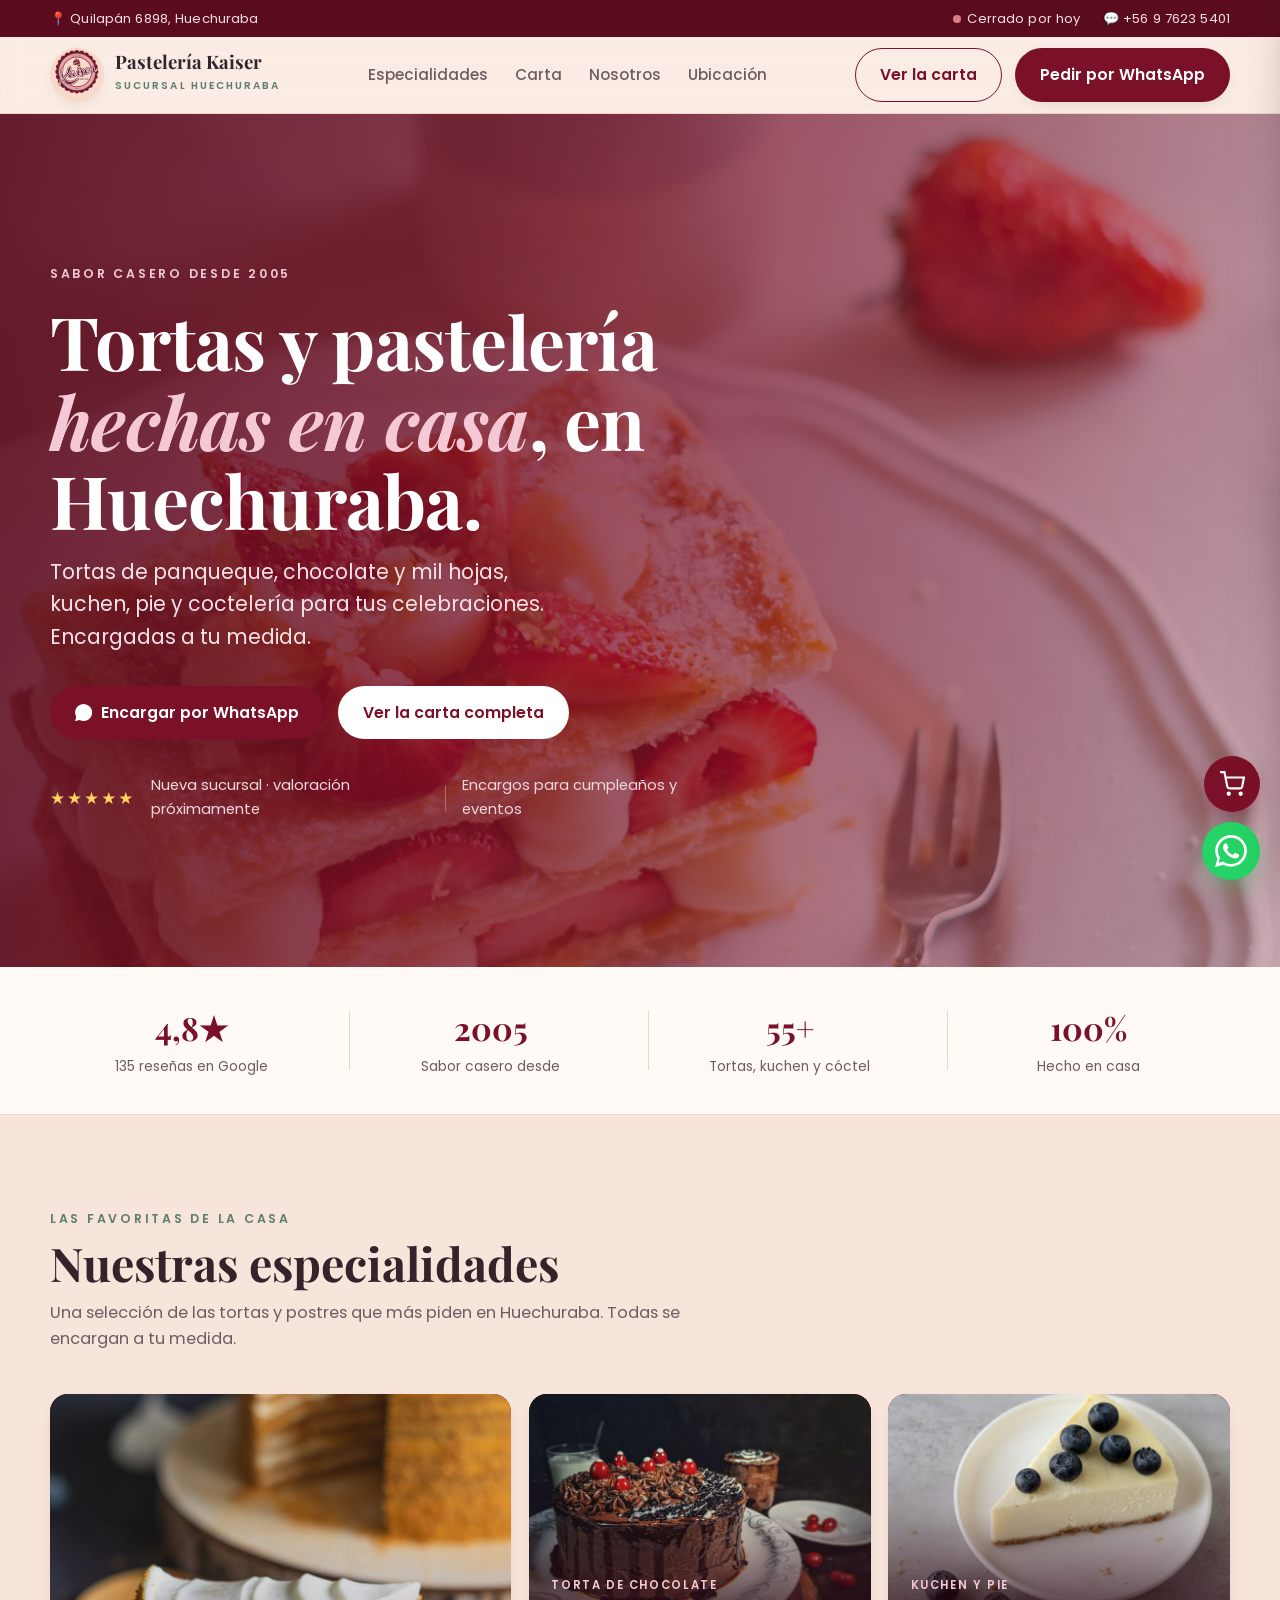
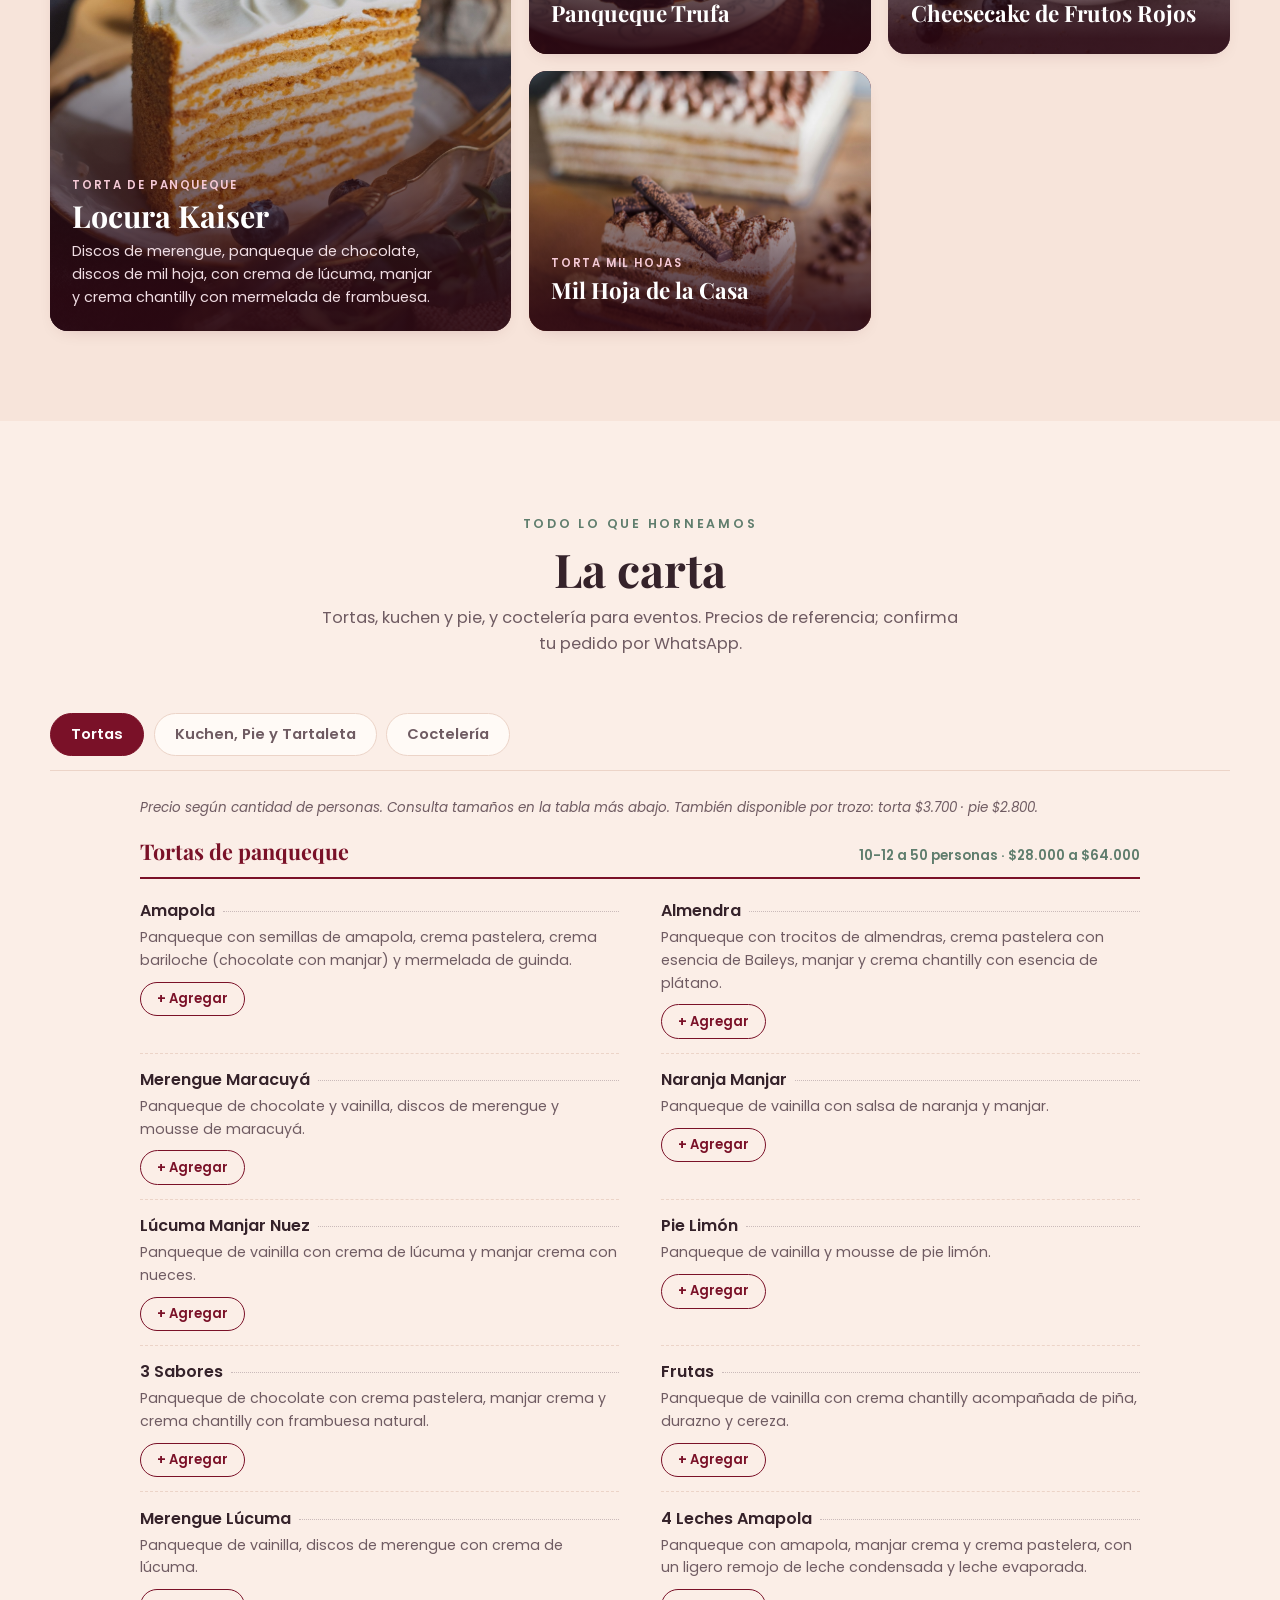
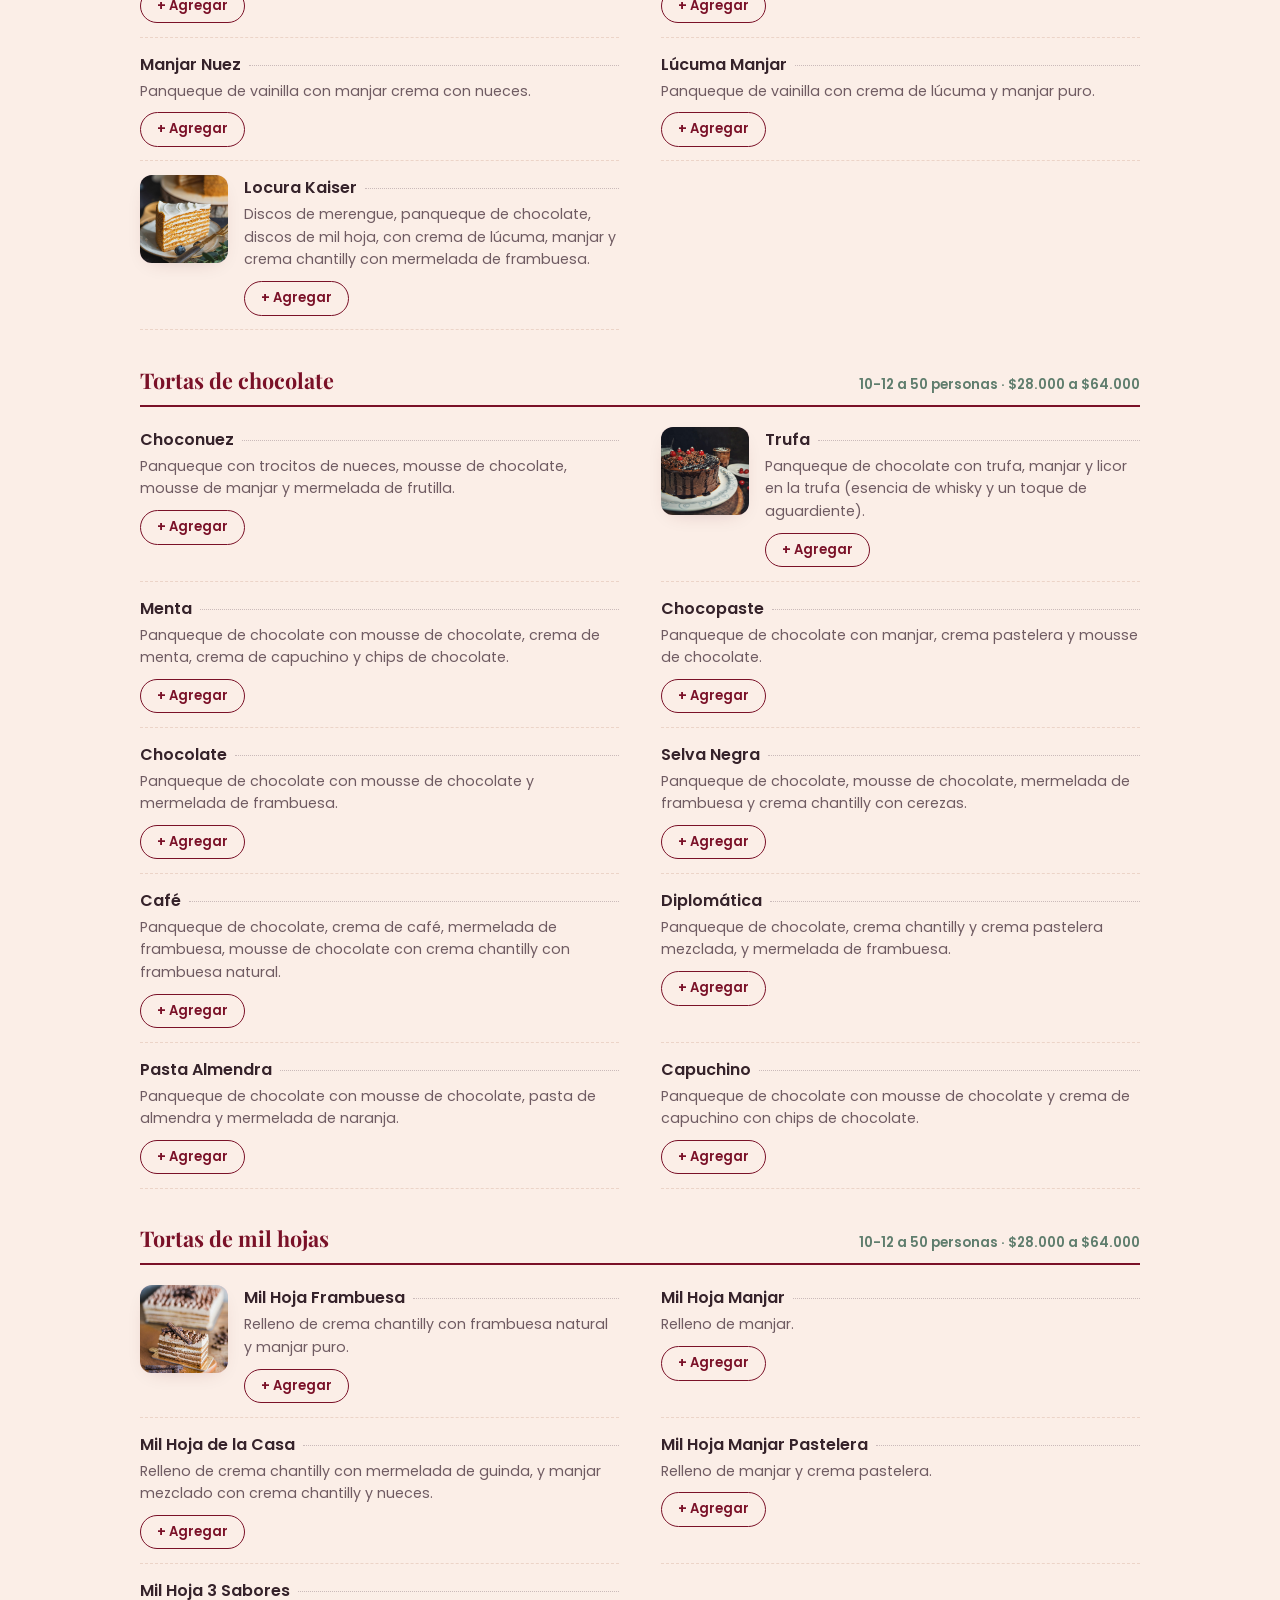
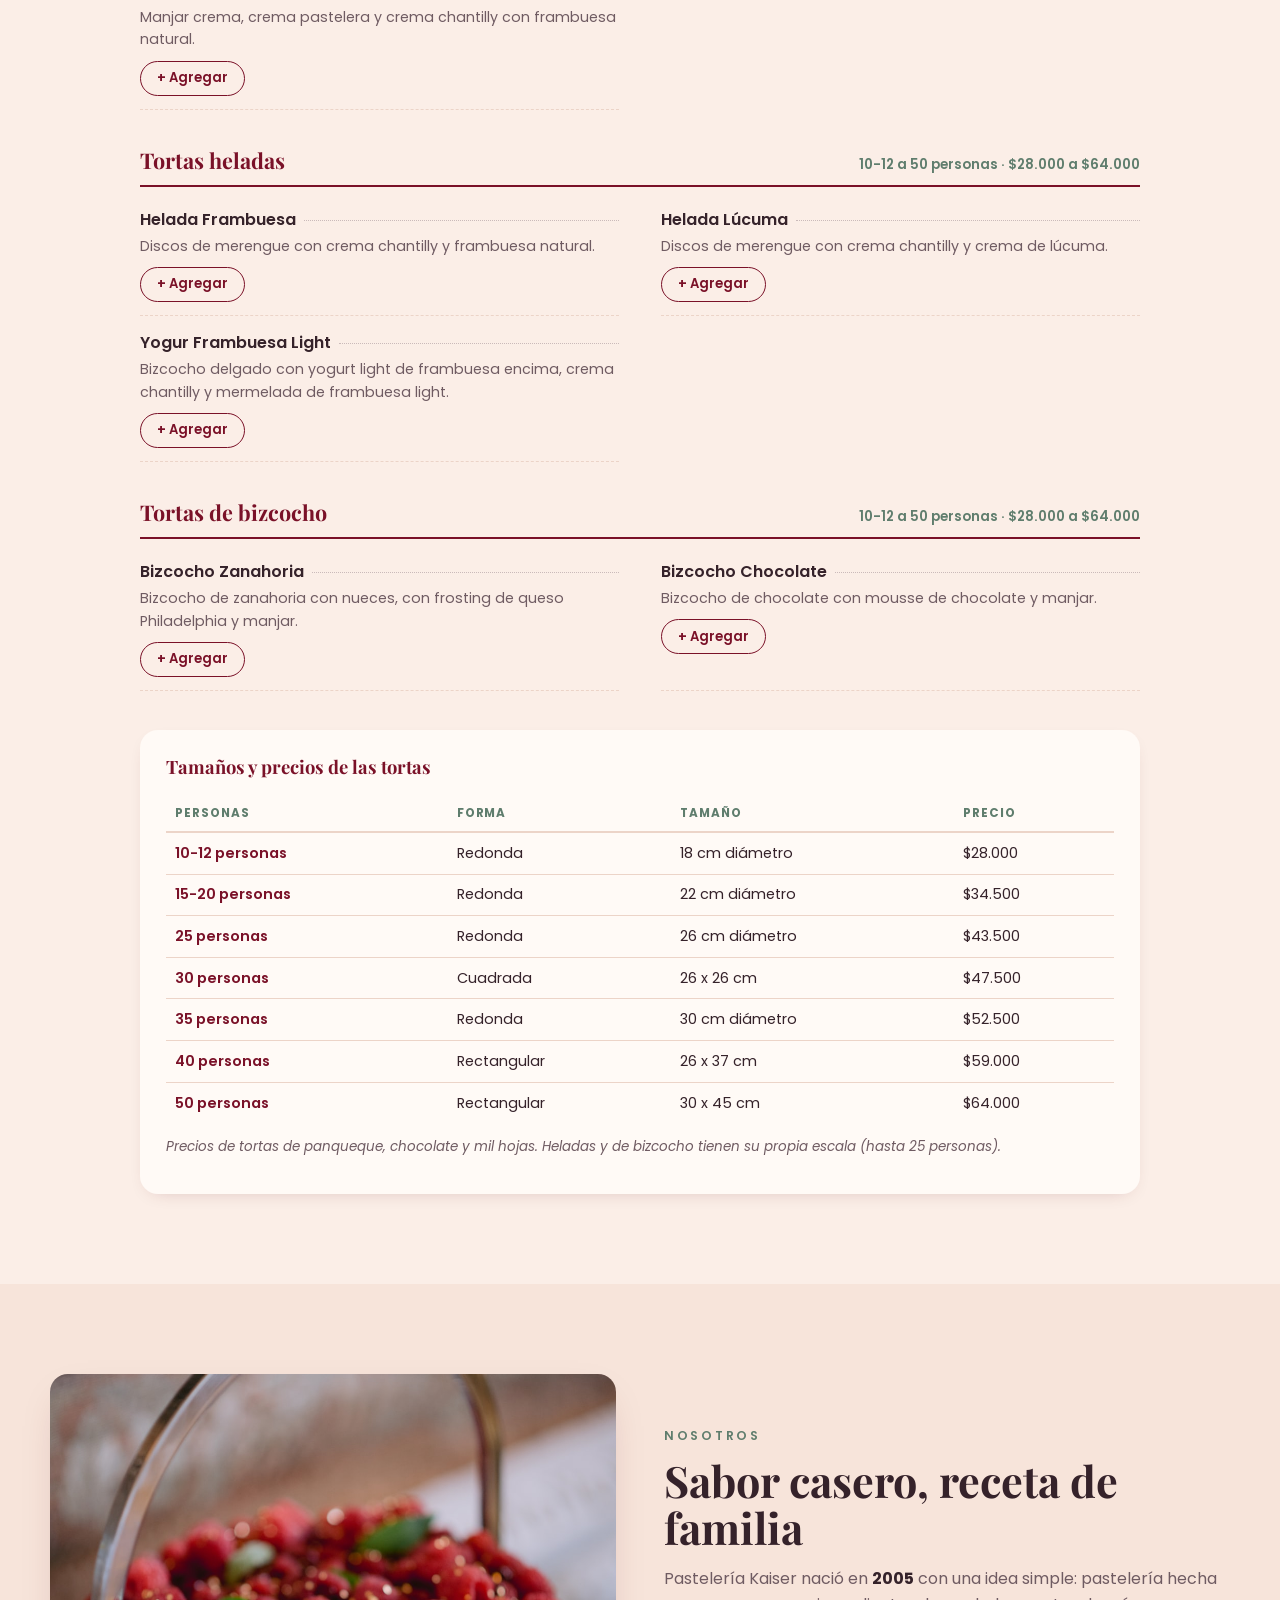
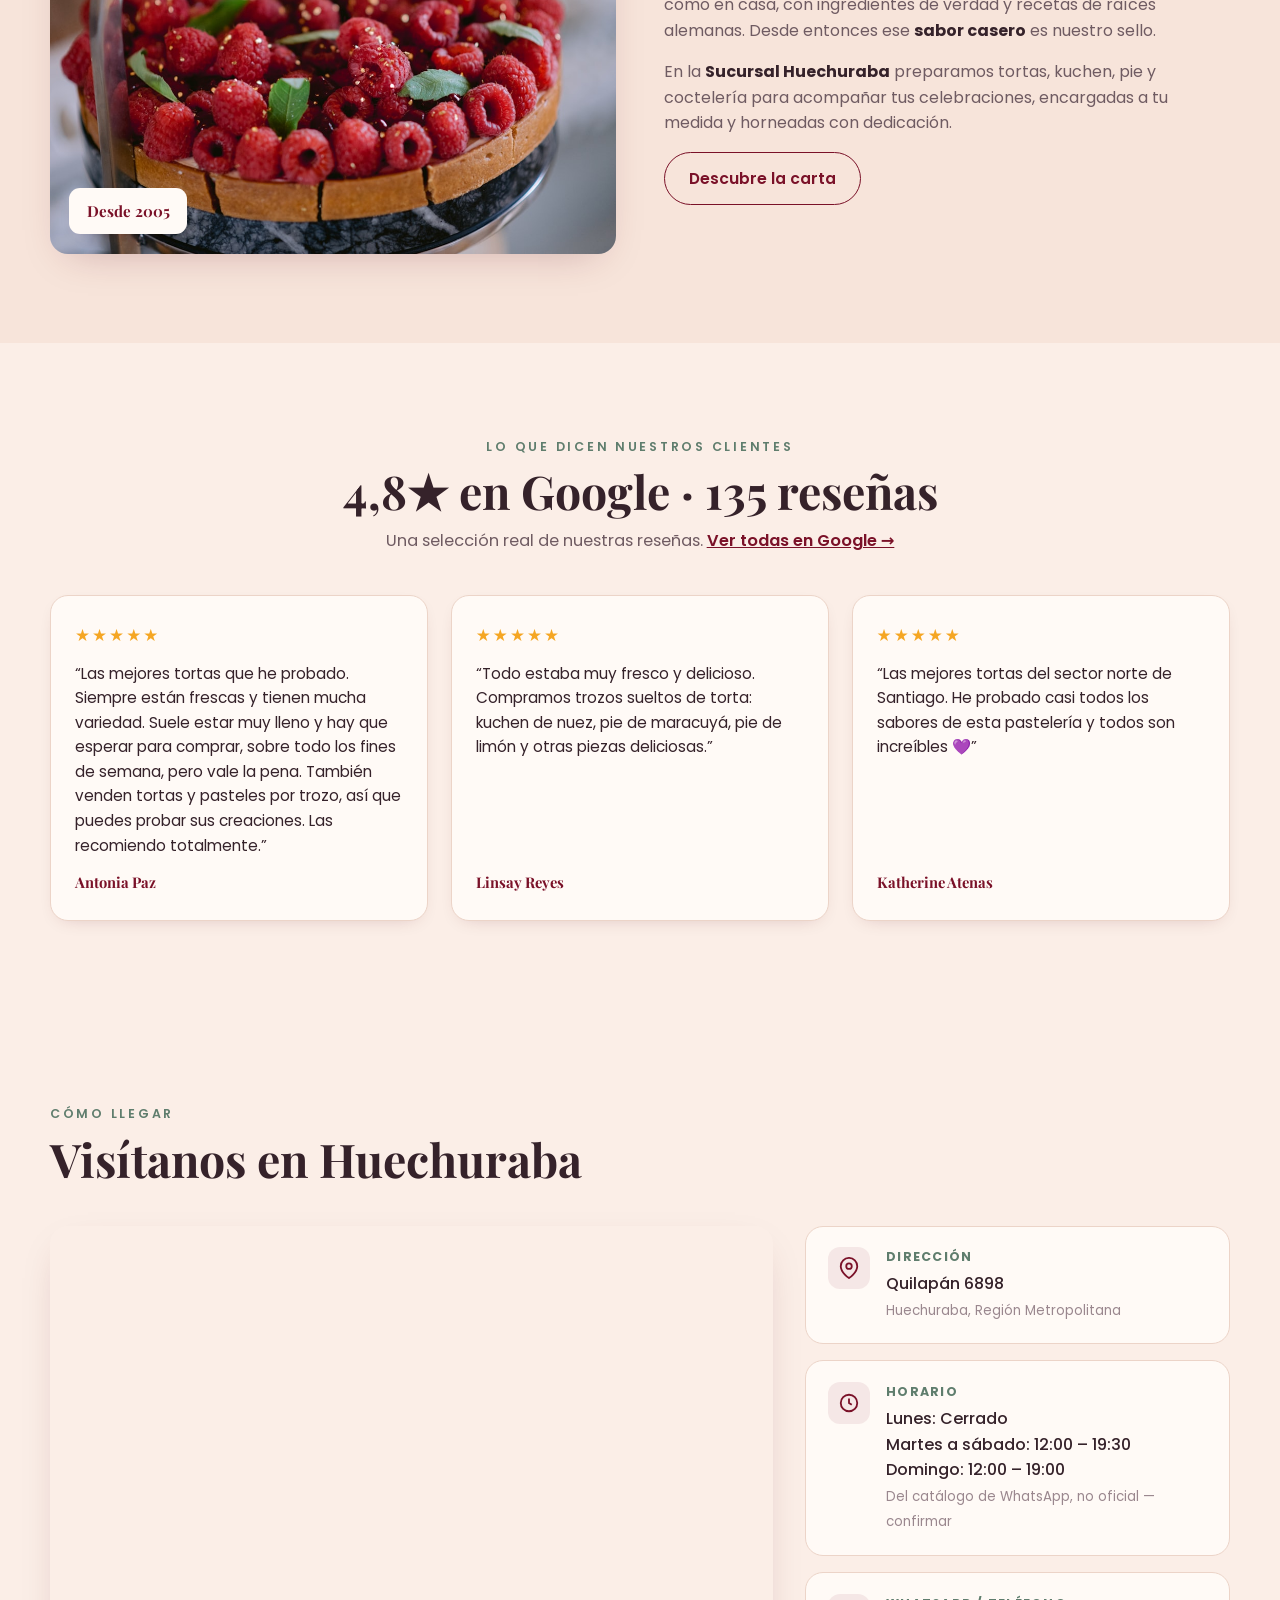
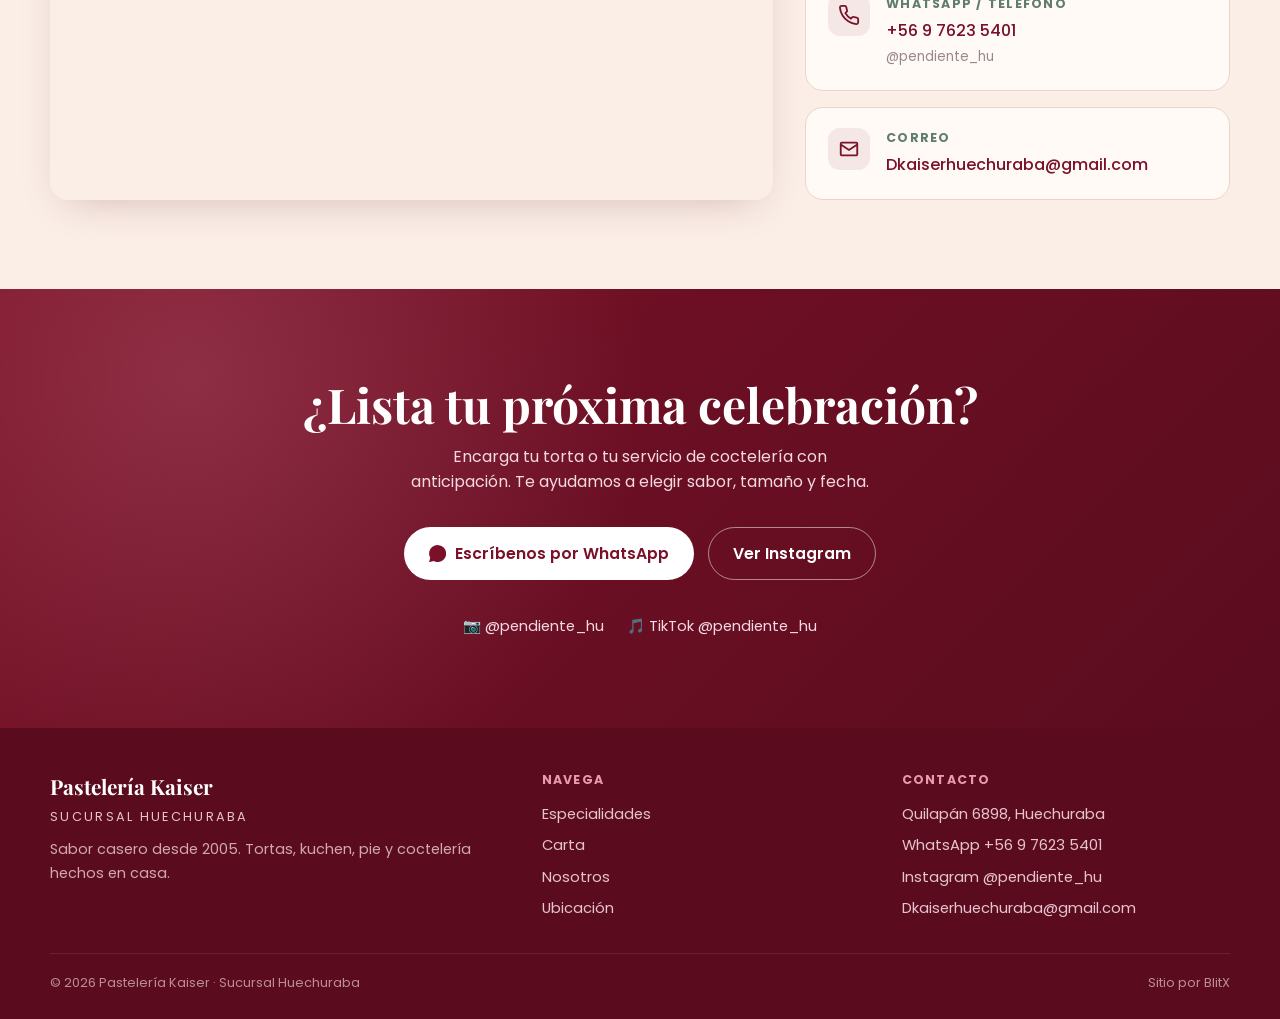
==== hu/index.html @ 13f6227c "Sitio Pasteleria Kaiser - 3 sucursales (Padre Hurtado, Penaflor, Huechuraba) Co-Authored-By: Claude " ====
<!DOCTYPE html>
<html lang="es-CL">
<head>
  <meta charset="UTF-8" />
  <meta name="viewport" content="width=device-width, initial-scale=1.0" />
  <title>Pastelería Kaiser · Huechuraba · Tortas, kuchen y coctelería</title>
  <meta name="description" content="Pastelería Kaiser Sucursal Huechuraba. Sabor casero desde 2005: tortas de panqueque, chocolate y mil hojas, kuchen, pie y coctelería para eventos. Pedidos por WhatsApp." />

  <link rel="preconnect" href="https://fonts.googleapis.com" />
  <link rel="preconnect" href="https://fonts.gstatic.com" crossorigin />
  <link href="https://fonts.googleapis.com/css2?family=Playfair+Display:ital,wght@0,500;0,600;0,700;1,500;1,600&family=Poppins:wght@400;500;600&display=swap" rel="stylesheet" />
  <link rel="stylesheet" href="css/styles.css" />
</head>
<body>

  <!-- ===== Topbar ===== -->
  <div class="topbar">
    <div class="wrap">
      <span class="t-item t-hide">📍 Quilapán 6898, Huechuraba</span>
      <div class="t-right">
        <span class="t-item" id="openState"><span class="dot"></span> <span id="openText">Horario</span></span>
        <a class="t-item" id="topWa" href="#" target="_blank" rel="noopener">💬 +56 9 7623 5401</a>
      </div>
    </div>
  </div>

  <!-- ===== Header ===== -->
  <header class="header" id="header">
    <div class="wrap">
      <a class="brand" href="#top" aria-label="Pastelería Kaiser Huechuraba">
        <img class="sello" src="assets/img/logo.png" alt="Logo Pastelería Kaiser" />
        <span class="b-txt">
          <strong>Pastelería Kaiser</strong>
          <span>Sucursal Huechuraba</span>
        </span>
      </a>
      <nav class="nav" id="nav">
        <a href="#especialidades">Especialidades</a>
        <a href="#carta">Carta</a>
        <a href="#nosotros">Nosotros</a>
        <a href="#ubicacion">Ubicación</a>
      </nav>
      <div class="header-cta">
        <a class="btn btn-ghost" href="#carta">Ver la carta</a>
        <a class="btn btn-primary" id="headWa" href="#" target="_blank" rel="noopener">Pedir por WhatsApp</a>
        <button class="hamb" id="hamb" aria-label="Menú"><span></span><span></span><span></span></button>
      </div>
    </div>
  </header>

  <!-- ===== Hero ===== -->
  <section class="hero" id="top">
    <div class="hero-bg"><img src="assets/img/hero.jpg" alt="Torta artesanal de la Pastelería Kaiser" /></div>
    <div class="wrap">
      <div class="hero-inner reveal">
        <span class="eyebrow">Sabor casero desde 2005</span>
        <h1>Tortas y pastelería <em>hechas en casa</em>, en Huechuraba.</h1>
        <p class="lead">Tortas de panqueque, chocolate y mil hojas, kuchen, pie y coctelería para tus celebraciones. Encargadas a tu medida.</p>
        <div class="hero-actions">
          <a class="btn btn-primary" id="heroWa" href="#" target="_blank" rel="noopener">
            <svg viewBox="0 0 24 24" fill="currentColor"><path d="M.057 24l1.687-6.163a11.867 11.867 0 01-1.587-5.945C.16 5.335 5.495 0 12.05 0a11.82 11.82 0 018.413 3.488 11.824 11.824 0 013.48 8.414c-.003 6.557-5.338 11.892-11.893 11.892a11.9 11.9 0 01-5.688-1.448L.057 24z"/></svg>
            Encargar por WhatsApp
          </a>
          <a class="btn btn-light" href="#carta">Ver la carta completa</a>
        </div>
        <div class="hero-proof">
          <span class="stars">★★★★★</span>
          <span>Nueva sucursal · valoración próximamente</span>
          <span class="sep"></span>
          <span>Encargos para cumpleaños y eventos</span>
        </div>
      </div>
    </div>
  </section>

  <!-- ===== Confianza ===== -->
  <div class="trust">
    <div class="wrap" id="stats"></div>
  </div>

  <!-- ===== Especialidades ===== -->
  <section id="especialidades">
    <div class="wrap">
      <div class="sec-head reveal">
        <span class="eyebrow">Las favoritas de la casa</span>
        <h2>Nuestras especialidades</h2>
        <p>Una selección de las tortas y postres que más piden en Huechuraba. Todas se encargan a tu medida.</p>
      </div>
      <div class="esp-grid reveal" id="espGrid"></div>
    </div>
  </section>

  <!-- ===== Carta ===== -->
  <section id="carta" class="alt">
    <div class="wrap">
      <div class="sec-head center reveal">
        <span class="eyebrow">Todo lo que horneamos</span>
        <h2>La carta</h2>
        <p>Tortas, kuchen y pie, y coctelería para eventos. Precios de referencia; confirma tu pedido por WhatsApp.</p>
      </div>
      <div class="carta-tabs" id="cartaTabs"></div>
      <div id="cartaPanels"></div>
    </div>
  </section>

  <!-- ===== Nosotros ===== -->
  <section id="nosotros">
    <div class="wrap">
      <div class="nos">
        <div class="nos-media reveal">
          <img src="assets/img/nosotros.jpg" alt="Pastelería artesanal hecha en casa" />
          <span class="badge">Desde 2005</span>
        </div>
        <div class="nos-body reveal">
          <span class="eyebrow">Nosotros</span>
          <h2>Sabor casero, receta de familia</h2>
          <p>Pastelería Kaiser nació en <strong>2005</strong> con una idea simple: pastelería hecha como en casa, con ingredientes de verdad y recetas de raíces alemanas. Desde entonces ese <strong>sabor casero</strong> es nuestro sello.</p>
          <p>En la <strong>Sucursal Huechuraba</strong> preparamos tortas, kuchen, pie y coctelería para acompañar tus celebraciones, encargadas a tu medida y horneadas con dedicación.</p>
          <a class="btn btn-ghost" href="#carta">Descubre la carta</a>
        </div>
      </div>
    </div>
  </section>

  <!-- ===== Reseñas ===== -->
  <section id="resenas" class="alt">
    <div class="wrap">
      <div class="sec-head center reveal">
        <span class="eyebrow">Lo que dicen nuestros clientes</span>
        <h2>4,8★ en Google · 135 reseñas</h2>
        <p>Una selección real de nuestras reseñas. <a id="resenasLink" href="#" target="_blank" rel="noopener">Ver todas en Google →</a></p>
      </div>
      <div class="rev-grid reveal" id="resenasGrid"></div>
    </div>
  </section>

  <!-- ===== Ubicación ===== -->
  <section id="ubicacion" class="alt">
    <div class="wrap">
      <div class="sec-head reveal">
        <span class="eyebrow">Cómo llegar</span>
        <h2>Visítanos en Huechuraba</h2>
      </div>
      <div class="ubi reveal">
        <iframe class="ubi-map" title="Mapa Pastelería Kaiser Huechuraba" loading="lazy"
          src="https://www.google.com/maps?q=Quilap%C3%A1n+6898+Huechuraba&output=embed"></iframe>
        <div class="ubi-cards">
          <div class="ubi-card">
            <span class="ic"><svg viewBox="0 0 24 24" fill="none" stroke="currentColor" stroke-width="2"><path d="M21 10c0 7-9 13-9 13s-9-6-9-13a9 9 0 1118 0z"/><circle cx="12" cy="10" r="3"/></svg></span>
            <div><h4>Dirección</h4><p>Quilapán 6898</p><small>Huechuraba, Región Metropolitana</small></div>
          </div>
          <div class="ubi-card">
            <span class="ic"><svg viewBox="0 0 24 24" fill="none" stroke="currentColor" stroke-width="2"><circle cx="12" cy="12" r="9"/><path d="M12 7v5l3 2"/></svg></span>
            <div><h4>Horario</h4><p id="ubiHorario"></p><small>Del catálogo de WhatsApp, no oficial — confirmar</small></div>
          </div>
          <div class="ubi-card">
            <span class="ic"><svg viewBox="0 0 24 24" fill="none" stroke="currentColor" stroke-width="2"><path d="M22 16.92v3a2 2 0 01-2.18 2 19.79 19.79 0 01-8.63-3.07 19.5 19.5 0 01-6-6 19.79 19.79 0 01-3.07-8.67A2 2 0 014.11 2h3a2 2 0 012 1.72c.13.96.36 1.9.7 2.81a2 2 0 01-.45 2.11L8.09 9.91a16 16 0 006 6l1.27-1.27a2 2 0 012.11-.45c.9.34 1.85.57 2.81.7A2 2 0 0122 16.92z"/></svg></span>
            <div><h4>WhatsApp / Teléfono</h4><p><a id="ubiWa" href="#" target="_blank" rel="noopener">+56 9 7623 5401</a></p><small>@pendiente_hu</small></div>
          </div>
          <div class="ubi-card">
            <span class="ic"><svg viewBox="0 0 24 24" fill="none" stroke="currentColor" stroke-width="2"><path d="M4 4h16v16H4z" opacity="0"/><path d="M3 7l9 6 9-6M4 5h16a1 1 0 011 1v12a1 1 0 01-1 1H4a1 1 0 01-1-1V6a1 1 0 011-1z"/></svg></span>
            <div><h4>Correo</h4><p><a href="mailto:Dkaiserhuechuraba@gmail.com">Dkaiserhuechuraba@gmail.com</a></p></div>
          </div>
        </div>
      </div>
    </div>
  </section>

  <!-- ===== Pedido ===== -->
  <section class="pedido" id="pedido">
    <div class="wrap reveal">
      <h2>¿Lista tu próxima celebración?</h2>
      <p>Encarga tu torta o tu servicio de coctelería con anticipación. Te ayudamos a elegir sabor, tamaño y fecha.</p>
      <div class="pedido-actions">
        <a class="btn btn-light" id="pedidoWa" href="#" target="_blank" rel="noopener">
          <svg viewBox="0 0 24 24" fill="currentColor"><path d="M.057 24l1.687-6.163a11.867 11.867 0 01-1.587-5.945C.16 5.335 5.495 0 12.05 0a11.82 11.82 0 018.413 3.488 11.824 11.824 0 013.48 8.414c-.003 6.557-5.338 11.892-11.893 11.892a11.9 11.9 0 01-5.688-1.448L.057 24z"/></svg>
          Escríbenos por WhatsApp
        </a>
        <a class="btn btn-ghost" style="color:#fff;border-color:rgba(255,255,255,.5)" id="igBtn" href="#" target="_blank" rel="noopener">Ver Instagram</a>
      </div>
      <div class="social">
        <a id="igLink" href="#" target="_blank" rel="noopener">📷 @pendiente_hu</a>
        <a id="ttLink" href="#" target="_blank" rel="noopener">🎵 TikTok @pendiente_hu</a>
      </div>
    </div>
  </section>

  <!-- ===== Footer ===== -->
  <footer class="footer">
    <div class="wrap">
      <div class="f-brand">
        <strong>Pastelería Kaiser</strong>
        <span>Sucursal Huechuraba</span>
        <p>Sabor casero desde 2005. Tortas, kuchen, pie y coctelería hechos en casa.</p>
      </div>
      <div>
        <h5>Navega</h5>
        <ul>
          <li><a href="#especialidades">Especialidades</a></li>
          <li><a href="#carta">Carta</a></li>
          <li><a href="#nosotros">Nosotros</a></li>
          <li><a href="#ubicacion">Ubicación</a></li>
        </ul>
      </div>
      <div>
        <h5>Contacto</h5>
        <ul>
          <li>Quilapán 6898, Huechuraba</li>
          <li><a id="footWa" href="#" target="_blank" rel="noopener">WhatsApp +56 9 7623 5401</a></li>
          <li><a id="footIg" href="#" target="_blank" rel="noopener">Instagram @pendiente_hu</a></li>
          <li><a href="mailto:Dkaiserhuechuraba@gmail.com">Dkaiserhuechuraba@gmail.com</a></li>
        </ul>
      </div>
    </div>
    <div class="wrap f-bottom">
      <span>© <span id="year"></span> Pastelería Kaiser · Sucursal Huechuraba</span>
      <span>Sitio por BlitX</span>
    </div>
  </footer>

  <!-- ===== Carrito / Pedido ===== -->
  <button class="cart-fab" id="cartFab" aria-label="Ver mi pedido">
    <svg viewBox="0 0 24 24" fill="none" stroke="currentColor" stroke-width="2"><circle cx="9" cy="21" r="1"/><circle cx="20" cy="21" r="1"/><path d="M1 1h4l2.68 13.39a2 2 0 002 1.61h9.72a2 2 0 002-1.61L23 6H6"/></svg>
    <span class="cart-count" id="cartCount">0</span>
  </button>
  <div class="cart-overlay" id="cartOverlay"></div>
  <aside class="cart-drawer" id="cartDrawer" aria-label="Tu pedido">
    <header class="cart-head">
      <h3>Tu pedido</h3>
      <button class="cart-close" id="cartClose" aria-label="Cerrar">×</button>
    </header>
    <div class="cart-body" id="cartBody"></div>
    <footer class="cart-foot">
      <div class="cart-total-row"><span>Total referencial</span><strong id="cartTotal">$0</strong></div>
      <p class="cart-disclaimer">Total referencial. Confirmamos disponibilidad, tamaños y precio final por WhatsApp.</p>
      <button class="btn btn-primary cart-send" id="cartSend">
        <svg viewBox="0 0 24 24" fill="currentColor"><path d="M.057 24l1.687-6.163a11.867 11.867 0 01-1.587-5.945C.16 5.335 5.495 0 12.05 0a11.82 11.82 0 018.413 3.488 11.824 11.824 0 013.48 8.414c-.003 6.557-5.338 11.892-11.893 11.892a11.9 11.9 0 01-5.688-1.448L.057 24z"/></svg>
        Pedir por WhatsApp
      </button>
      <button class="cart-clear" id="cartClear">Vaciar pedido</button>
    </footer>
  </aside>

  <!-- ===== WhatsApp flotante ===== -->
  <a class="wa-float" id="waFloat" href="#" target="_blank" rel="noopener" aria-label="Escríbenos por WhatsApp">
    <svg viewBox="0 0 24 24"><path d="M.057 24l1.687-6.163a11.867 11.867 0 01-1.587-5.945C.16 5.335 5.495 0 12.05 0a11.82 11.82 0 018.413 3.488 11.824 11.824 0 013.48 8.414c-.003 6.557-5.338 11.892-11.893 11.892a11.9 11.9 0 01-5.688-1.448L.057 24zm6.597-3.807c1.676.995 3.276 1.591 5.392 1.592 5.448 0 9.886-4.434 9.889-9.885.002-5.462-4.415-9.89-9.881-9.892-5.452 0-9.887 4.434-9.889 9.884a9.82 9.82 0 001.588 5.348l-.999 3.648 3.911-1.003zm11.387-5.464c-.074-.124-.272-.198-.57-.347-.297-.149-1.758-.868-2.031-.967-.272-.099-.47-.149-.669.149-.198.297-.768.967-.941 1.165-.173.198-.347.223-.644.074-.297-.149-1.255-.462-2.39-1.475-.883-.788-1.48-1.761-1.653-2.059-.173-.297-.018-.458.13-.606.134-.133.297-.347.446-.521.151-.172.2-.296.3-.495.099-.198.05-.372-.025-.521-.075-.148-.669-1.611-.916-2.206-.242-.579-.487-.501-.669-.51l-.57-.01c-.198 0-.52.074-.792.372s-1.04 1.016-1.04 2.479 1.065 2.876 1.213 3.074c.149.198 2.095 3.2 5.076 4.487.709.306 1.263.489 1.694.626.712.226 1.36.194 1.872.118.571-.085 1.758-.719 2.006-1.413.248-.695.248-1.29.173-1.414z"/></svg>
  </a>

  <script src="data/content.js"></script>
  <script src="js/main.js"></script>
</body>
</html>
---- hu/css/styles.css ----
/* =============================================================
   Pastelería Kaiser · Huechuraba · sistema de diseño
   Paleta derivada de la marca real: burdeo vino (acento único),
   rosa pastel (fondo), verde salvia (detalle), serif + sans.
   ============================================================= */

:root {
  /* Marca */
  --vino: #7a1128;         /* acento funcional: botones, links, activos */
  --vino-600: #8f1a33;
  --vino-900: #5a0c1e;
  --rosa: #e89aae;         /* decorativo: bandas suaves, sello */
  --rosa-soft: #f4c9d5;
  --salvia: #5f7d6d;       /* micro-acento */
  --crema: #f7e4da;        /* fondo cálido base */
  --crema-2: #fbeee7;      /* fondo secciones claras */
  --papel: #fffaf6;        /* tarjetas */

  /* Texto */
  --tinta: #35222a;        /* casi negro cálido */
  --tinta-60: #6f5b62;
  --tinta-40: #9a878e;
  --linea: #ecd4c8;

  /* Sistema */
  --r: 18px;
  --r-sm: 11px;
  --pill: 999px;
  --sombra: 0 14px 40px -18px rgba(90, 12, 30, .28);
  --sombra-sm: 0 6px 20px -12px rgba(90, 12, 30, .30);
  --maxw: 1180px;
  --ease: cubic-bezier(.22, .61, .36, 1);

  --ff-serif: "Playfair Display", Georgia, "Times New Roman", serif;
  --ff-sans: "Poppins", system-ui, -apple-system, "Segoe UI", Roboto, sans-serif;
}

* { box-sizing: border-box; margin: 0; padding: 0; }

html { scroll-behavior: smooth; scroll-padding-top: 120px; }

body {
  font-family: var(--ff-sans);
  color: var(--tinta);
  background: var(--crema);
  line-height: 1.6;
  -webkit-font-smoothing: antialiased;
  overflow-x: hidden;
}

img { max-width: 100%; display: block; }
a { color: inherit; text-decoration: none; }

h1, h2, h3, .serif { font-family: var(--ff-serif); font-weight: 700; line-height: 1.08; }

.wrap { width: min(100% - 40px, var(--maxw)); margin-inline: auto; }

.eyebrow {
  font-size: .78rem; font-weight: 600; letter-spacing: .22em;
  text-transform: uppercase; color: var(--salvia);
}

/* ---------- Botones ---------- */
.btn {
  display: inline-flex; align-items: center; gap: .55rem;
  font-family: var(--ff-sans); font-weight: 600; font-size: .98rem;
  padding: .82rem 1.5rem; border-radius: var(--pill);
  border: 1.5px solid transparent; cursor: pointer;
  transition: transform .25s var(--ease), box-shadow .25s var(--ease), background .2s;
  white-space: nowrap;
}
.btn svg { width: 1.1em; height: 1.1em; }
.btn-primary { background: var(--vino); color: #fff; box-shadow: var(--sombra-sm); }
.btn-primary:hover { background: var(--vino-600); transform: translateY(-2px); box-shadow: var(--sombra); }
.btn-ghost { background: transparent; color: var(--vino); border-color: var(--vino); }
.btn-ghost:hover { background: var(--vino); color: #fff; transform: translateY(-2px); }
.btn-light { background: #fff; color: var(--vino); }
.btn-light:hover { transform: translateY(-2px); box-shadow: var(--sombra); }

/* ---------- Topbar ---------- */
.topbar {
  background: var(--vino-900); color: #f6dfe6;
  font-size: .82rem; letter-spacing: .01em;
}
.topbar .wrap { display: flex; align-items: center; justify-content: space-between; gap: 1rem; padding: .5rem 0; }
.topbar a { color: inherit; }
.topbar .t-item { display: inline-flex; align-items: center; gap: .4rem; }
.topbar .t-right { display: flex; align-items: center; gap: 1.4rem; }
.dot { width: 8px; height: 8px; border-radius: 50%; background: #8a8f8a; display: inline-block; }
.dot.open { background: #64d18a; box-shadow: 0 0 0 3px rgba(100,209,138,.25); }
.dot.closed { background: #e0798a; }
@media (max-width: 720px) { .topbar .t-hide { display: none; } }

/* ---------- Header ---------- */
.header {
  position: sticky; top: 0; z-index: 50;
  background: rgba(251, 238, 231, .86); backdrop-filter: blur(12px);
  border-bottom: 1px solid var(--linea);
  transition: box-shadow .3s, background .3s;
}
.header.scrolled { box-shadow: var(--sombra-sm); background: rgba(251, 238, 231, .96); }
.header .wrap { display: flex; align-items: center; justify-content: space-between; height: 76px; }
.brand { display: flex; align-items: center; gap: .7rem; }
.brand .sello {
  width: 54px; height: 54px; border-radius: 50%; flex: none;
  object-fit: cover; object-position: center;
  background: #f4c9d5; box-shadow: var(--sombra-sm);
}
.brand .b-txt strong { font-family: var(--ff-serif); font-size: 1.16rem; display: block; line-height: 1; color: var(--tinta); }
.brand .b-txt span { font-size: .64rem; letter-spacing: .2em; text-transform: uppercase; color: var(--salvia); font-weight: 600; }
.nav { display: flex; align-items: center; gap: 1.7rem; }
.nav a { font-size: .95rem; font-weight: 500; color: var(--tinta-60); transition: color .2s; position: relative; }
.nav a:hover { color: var(--vino); }
.nav a::after { content: ""; position: absolute; left: 0; bottom: -6px; width: 0; height: 2px; background: var(--vino); transition: width .25s var(--ease); }
.nav a:hover::after { width: 100%; }
.header-cta { display: flex; align-items: center; gap: .8rem; }
.hamb { display: none; flex-direction: column; gap: 5px; background: none; border: 0; cursor: pointer; padding: 8px; }
.hamb span { width: 26px; height: 2.5px; background: var(--vino); border-radius: 2px; transition: .3s; }

@media (max-width: 940px) {
  .nav { position: absolute; top: 100%; left: 0; right: 0; flex-direction: column; gap: 0;
    background: var(--crema-2); border-bottom: 1px solid var(--linea);
    padding: .5rem 0; transform: translateY(calc(-100% - 120px)); transition: transform .35s var(--ease); box-shadow: var(--sombra); }
  .nav.show { transform: translateY(0); }
  .nav a { width: 100%; text-align: center; padding: .95rem; }
  .nav a::after { display: none; }
  .header-cta .btn-ghost { display: none; }
  .hamb { display: flex; }
}
@media (max-width: 600px) {
  .header-cta .btn-primary { display: none; }
  .brand .b-txt strong { font-size: 1.02rem; }
  .brand .sello { width: 46px; height: 46px; }
}

/* ---------- Hero ---------- */
.hero { position: relative; min-height: 70vh; display: flex; align-items: center; color: #fff; overflow: hidden; }
.hero-bg { position: absolute; inset: 0; z-index: 0; }
.hero-bg img { width: 100%; height: 100%; object-fit: cover; }
.hero-bg::after {
  content: ""; position: absolute; inset: 0;
  background: linear-gradient(105deg, rgba(90,12,30,.92) 0%, rgba(122,17,40,.74) 45%, rgba(122,17,40,.32) 100%);
}
.hero .wrap { position: relative; z-index: 1; padding: 3.5rem 0; }
.hero-inner { max-width: 660px; }
.hero .eyebrow { color: var(--rosa-soft); }
.hero h1 { font-size: clamp(2.6rem, 6vw, 4.6rem); margin: 1rem 0; letter-spacing: -.01em; }
.hero h1 em { font-style: italic; color: var(--rosa-soft); }
.hero p.lead { font-size: clamp(1.05rem, 2vw, 1.28rem); color: #f6e3ea; max-width: 42ch; }
.hero-actions { display: flex; flex-wrap: wrap; gap: .9rem; margin-top: 2rem; }
.hero-proof { display: flex; align-items: center; gap: 1rem; margin-top: 2.2rem; font-size: .92rem; color: #f3d7df; }
.hero-proof .stars { color: #ffd45e; letter-spacing: 2px; font-size: 1.05rem; }
.hero-proof .sep { width: 1px; height: 26px; background: rgba(255,255,255,.3); }

/* ---------- Franja de confianza ---------- */
.trust { background: var(--papel); border-bottom: 1px solid var(--linea); }
.trust .wrap { display: flex; flex-wrap: wrap; justify-content: space-between; gap: 1rem; padding: 2.2rem 0; }
.trust .stat { flex: 1 1 160px; text-align: center; position: relative; }
.trust .stat + .stat::before { content: ""; position: absolute; left: 0; top: 12%; height: 76%; width: 1px; background: var(--linea); }
.trust .stat b { font-family: var(--ff-serif); font-size: 2rem; color: var(--vino); display: block; }
.trust .stat span { font-size: .86rem; color: var(--tinta-60); }

/* ---------- Secciones ---------- */
section { padding: clamp(3.4rem, 7vw, 6rem) 0; }
.sec-head { max-width: 640px; margin-bottom: 2.6rem; }
.sec-head.center { margin-inline: auto; text-align: center; }
.sec-head h2 { font-size: clamp(1.9rem, 4vw, 2.9rem); margin: .5rem 0 .7rem; }
.sec-head p { color: var(--tinta-60); font-size: 1.02rem; }
.alt { background: var(--crema-2); }

/* ---------- Especialidades ---------- */
.esp-grid { display: grid; grid-template-columns: 1.35fr 1fr 1fr; grid-auto-rows: 1fr; gap: 1.1rem; }
.esp-card { position: relative; border-radius: var(--r); overflow: hidden; min-height: 260px; box-shadow: var(--sombra-sm); background: var(--vino-900); }
.esp-card.lead { grid-row: span 2; }
.esp-card img { position: absolute; inset: 0; width: 100%; height: 100%; object-fit: cover; transition: transform .7s var(--ease); }
.esp-card:hover img { transform: scale(1.06); }
.esp-card::after { content: ""; position: absolute; inset: 0; background: linear-gradient(to top, rgba(43,7,17,.9) 6%, rgba(43,7,17,.15) 55%, transparent 80%); }
.esp-card .esp-body { position: absolute; left: 0; bottom: 0; z-index: 1; padding: 1.4rem; color: #fff; }
.esp-card .tag { font-size: .72rem; letter-spacing: .14em; text-transform: uppercase; color: var(--rosa-soft); font-weight: 600; }
.esp-card h3 { font-size: 1.4rem; margin: .25rem 0 .4rem; }
.esp-card.lead h3 { font-size: 1.9rem; }
.esp-card p { font-size: .9rem; color: #f0dde3; max-width: 40ch; opacity: 0; max-height: 0; transition: opacity .4s, max-height .4s; }
.esp-card.lead p, .esp-card:hover p { opacity: 1; max-height: 160px; }
@media (max-width: 860px) {
  .esp-grid { grid-template-columns: 1fr 1fr; }
  .esp-card.lead { grid-row: span 1; grid-column: span 2; }
}
@media (max-width: 560px) { .esp-grid { grid-template-columns: 1fr; } .esp-card.lead { grid-column: span 1; } }

/* ---------- Carta ---------- */
.carta-tabs {
  position: sticky; top: 75px; z-index: 30;
  display: flex; flex-wrap: wrap; gap: .6rem;
  padding: .9rem 0; margin-bottom: 1.6rem;
  background: var(--crema-2); border-bottom: 1px solid var(--linea);
}
@media (max-width: 760px) {
  .carta-tabs { flex-wrap: nowrap; overflow-x: auto; justify-content: flex-start; -webkit-overflow-scrolling: touch; scrollbar-width: none; }
  .carta-tabs::-webkit-scrollbar { display: none; }
  .carta-tab { flex: none; }
}
.carta-tab {
  font-family: var(--ff-sans); font-weight: 600; font-size: .92rem;
  padding: .6rem 1.25rem; border-radius: var(--pill);
  background: var(--papel); color: var(--tinta-60); border: 1.5px solid var(--linea);
  cursor: pointer; transition: .22s var(--ease);
}
.carta-tab:hover { border-color: var(--rosa); color: var(--vino); }
.carta-tab.active { background: var(--vino); color: #fff; border-color: var(--vino); }

.carta-panel { display: none; }
.carta-panel.active { display: block; animation: fade .4s var(--ease); }
@keyframes fade { from { opacity: 0; transform: translateY(10px); } to { opacity: 1; transform: none; } }

.carta-panel { max-width: 1000px; margin-inline: auto; }
.grupo { margin-bottom: 2.4rem; }
.grupo-head { display: flex; align-items: baseline; justify-content: space-between; gap: 1rem; padding-bottom: .6rem; margin-bottom: .4rem; border-bottom: 2px solid var(--vino); }
.grupo-head h3 { font-size: 1.35rem; color: var(--vino); }
.grupo-head .g-precio { font-size: .84rem; font-weight: 600; color: var(--salvia); white-space: nowrap; }
@media (max-width: 480px) { .grupo-head { flex-wrap: wrap; } .grupo-head .g-precio { white-space: normal; } }
.grupo-nota { font-size: .84rem; color: var(--tinta-60); margin-bottom: .9rem; font-style: italic; }

.items-grid { display: grid; grid-template-columns: 1fr 1fr; gap: 0 2.6rem; }
@media (max-width: 760px) { .items-grid { grid-template-columns: 1fr; } }

.item { display: flex; gap: 1rem; align-items: flex-start; padding: .85rem 0; border-bottom: 1px dashed var(--linea); }
.item .i-thumb { width: 88px; height: 88px; border-radius: 12px; overflow: hidden; flex: none; box-shadow: var(--sombra-sm); background: var(--rosa-soft); }
.item .i-thumb img { width: 100%; height: 100%; object-fit: cover; transition: transform .5s var(--ease); }
.item.has-img:hover .i-thumb img { transform: scale(1.07); }
.item .i-body { flex: 1; min-width: 0; }
.item .i-top { display: flex; align-items: baseline; gap: .5rem; }
.item .i-name { font-weight: 600; color: var(--tinta); }
.item .i-lead { flex: 1; border-bottom: 1.5px dotted var(--tinta-40); transform: translateY(-4px); min-width: 14px; opacity: .5; }
.item .i-price { font-family: var(--ff-serif); font-weight: 700; color: var(--vino); white-space: nowrap; }
.item .i-desc { font-size: .89rem; color: var(--tinta-60); margin-top: .15rem; }
.item .i-tope { display: inline-block; font-size: .7rem; font-weight: 600; color: var(--salvia); background: rgba(95,125,109,.12); padding: .1rem .5rem; border-radius: var(--pill); }

/* Tabla de tamaños */
.tamanos { margin-top: 2.4rem; background: var(--papel); border-radius: var(--r); padding: 1.4rem 1.6rem; box-shadow: var(--sombra-sm); }
.tamanos h4 { font-family: var(--ff-serif); color: var(--vino); font-size: 1.15rem; margin-bottom: .9rem; }
.tamanos-scroll { overflow-x: auto; -webkit-overflow-scrolling: touch; }
.tamanos table { width: 100%; min-width: 480px; border-collapse: collapse; font-size: .9rem; }
.tamanos th { text-align: left; font-size: .74rem; letter-spacing: .08em; text-transform: uppercase; color: var(--salvia); padding: .5rem .6rem; border-bottom: 2px solid var(--linea); }
.tamanos td { padding: .55rem .6rem; border-bottom: 1px solid var(--linea); }
.tamanos tr:last-child td { border-bottom: 0; }
.tamanos td:first-child { font-weight: 600; color: var(--vino); }

/* ---------- Nosotros ---------- */
.nos { display: grid; grid-template-columns: 1fr 1fr; gap: 3rem; align-items: center; }
.nos-media { border-radius: var(--r); overflow: hidden; box-shadow: var(--sombra); position: relative; }
.nos-media img { width: 100%; height: 480px; object-fit: cover; }
.nos-media .badge {
  position: absolute; left: 1.2rem; bottom: 1.2rem;
  background: var(--papel); color: var(--vino); padding: .7rem 1.1rem; border-radius: var(--r-sm);
  font-family: var(--ff-serif); font-weight: 700; box-shadow: var(--sombra-sm); font-size: .95rem;
}
.nos-body h2 { font-size: clamp(1.9rem, 4vw, 2.7rem); margin: .6rem 0 1rem; }
.nos-body p { color: var(--tinta-60); margin-bottom: 1rem; }
.nos-body p strong { color: var(--tinta); }
@media (max-width: 820px) { .nos { grid-template-columns: 1fr; gap: 1.8rem; } .nos-media img { height: 340px; } }

/* ---------- Galería ---------- */
.galeria { display: grid; grid-template-columns: repeat(4, 1fr); grid-auto-rows: 200px; gap: .8rem; }
.galeria a { border-radius: var(--r-sm); overflow: hidden; }
.galeria img { width: 100%; height: 100%; object-fit: cover; transition: transform .6s var(--ease); }
.galeria a:hover img { transform: scale(1.08); }
.galeria a:nth-child(1) { grid-column: span 2; grid-row: span 2; }
.galeria a:nth-child(6) { grid-column: span 2; }
@media (max-width: 720px) { .galeria { grid-template-columns: repeat(2, 1fr); grid-auto-rows: 150px; } .galeria a:nth-child(1) { grid-column: span 2; } .galeria a:nth-child(6) { grid-column: span 1; } }

/* ---------- Ubicación ---------- */
.ubi { display: grid; grid-template-columns: 1.7fr 1fr; gap: 2rem; align-items: stretch; }
.ubi-map { width: 100%; height: 100%; min-height: 480px; border: 0; display: block;
  border-radius: var(--r); overflow: hidden; box-shadow: var(--sombra); }
.ubi-cards { display: flex; flex-direction: column; gap: 1rem; justify-content: space-between; }
.ubi-card { background: var(--papel); border: 1px solid var(--linea); border-radius: var(--r); padding: 1.3rem 1.4rem; display: flex; gap: 1rem; align-items: flex-start; }
.ubi-card .ic { width: 42px; height: 42px; flex: none; border-radius: 12px; display: grid; place-items: center; background: rgba(122,17,40,.08); color: var(--vino); }
.ubi-card .ic svg { width: 22px; height: 22px; }
.ubi-card h4 { font-family: var(--ff-sans); font-size: .78rem; letter-spacing: .1em; text-transform: uppercase; color: var(--salvia); margin-bottom: .25rem; }
.ubi-card p { color: var(--tinta); font-weight: 500; }
.ubi-card a { color: var(--vino); }
.ubi-card small { color: var(--tinta-40); }
@media (max-width: 820px) { .ubi { grid-template-columns: 1fr; } }

/* ---------- Reseñas ---------- */
.sec-head p a { color: var(--vino); font-weight: 600; text-decoration: underline; }
.rev-grid { display: grid; grid-template-columns: repeat(3, 1fr); gap: 1.4rem; }
.rev-card { background: var(--papel); border: 1px solid var(--linea); border-radius: var(--r); padding: 1.6rem 1.5rem; box-shadow: var(--sombra-sm); display: flex; flex-direction: column; gap: .8rem; }
.rev-stars { color: #f5a623; letter-spacing: 2px; font-size: 1.05rem; }
.rev-text { color: var(--tinta); font-size: .96rem; line-height: 1.6; flex: 1; }
.rev-name { font-family: var(--ff-serif); font-weight: 700; color: var(--vino); font-size: .92rem; }
@media (max-width: 860px) { .rev-grid { grid-template-columns: 1fr; } }

/* ---------- Pedido (banda vino) ---------- */
.pedido { background: linear-gradient(135deg, var(--vino) 0%, var(--vino-900) 100%); color: #fff; text-align: center; position: relative; overflow: hidden; }
.pedido::before { content: ""; position: absolute; inset: 0; background: radial-gradient(circle at 15% 20%, rgba(232,154,174,.22), transparent 40%); }
.pedido .wrap { position: relative; }
.pedido h2 { font-size: clamp(2rem, 4.5vw, 3rem); margin-bottom: .8rem; }
.pedido p { color: #f4d9e0; max-width: 46ch; margin: 0 auto 2rem; }
.pedido-actions { display: flex; flex-wrap: wrap; gap: .9rem; justify-content: center; }
.pedido .social { margin-top: 2.2rem; display: flex; gap: 1.4rem; justify-content: center; font-size: .92rem; }
.pedido .social a { display: inline-flex; align-items: center; gap: .45rem; color: #f4d9e0; transition: color .2s; }
.pedido .social a:hover { color: #fff; }

/* ---------- Footer ---------- */
.footer { background: var(--vino-900); color: #e7c3cd; padding: 2.6rem 0 1.6rem; }
.footer .wrap { display: grid; grid-template-columns: 1.4fr 1fr 1fr; gap: 2rem; }
.footer .f-brand strong { font-family: var(--ff-serif); font-size: 1.3rem; color: #fff; display: block; }
.footer .f-brand span { font-size: .8rem; letter-spacing: .18em; text-transform: uppercase; }
.footer p { font-size: .9rem; margin-top: .6rem; opacity: .85; }
.footer h5 { font-size: .78rem; letter-spacing: .1em; text-transform: uppercase; color: var(--rosa); margin-bottom: .8rem; }
.footer ul { list-style: none; display: flex; flex-direction: column; gap: .5rem; font-size: .92rem; }
.footer a:hover { color: #fff; }
.footer .f-bottom { border-top: 1px solid rgba(255,255,255,.12); margin-top: 2rem; padding-top: 1.2rem; display: flex; justify-content: space-between; flex-wrap: wrap; gap: .6rem; font-size: .8rem; opacity: .7; }
@media (max-width: 720px) { .footer .wrap { grid-template-columns: 1fr; gap: 1.4rem; } }

/* ---------- WhatsApp flotante ---------- */
.wa-float {
  position: fixed; right: 20px; bottom: 20px; z-index: 60;
  width: 58px; height: 58px; border-radius: 50%; background: #25d366;
  display: grid; place-items: center; box-shadow: 0 10px 30px -6px rgba(37,211,102,.5);
  transition: transform .25s var(--ease); animation: pulse 2.6s infinite;
}
.wa-float:hover { transform: scale(1.08); }
.wa-float svg { width: 32px; height: 32px; fill: #fff; }
@keyframes pulse { 0% { box-shadow: 0 10px 30px -6px rgba(37,211,102,.5), 0 0 0 0 rgba(37,211,102,.4); } 70% { box-shadow: 0 10px 30px -6px rgba(37,211,102,.5), 0 0 0 16px rgba(37,211,102,0); } 100% { box-shadow: 0 10px 30px -6px rgba(37,211,102,.5), 0 0 0 0 rgba(37,211,102,0); } }

/* ---------- Reveal ---------- */
.reveal { opacity: 0; transform: translateY(26px); transition: opacity .7s var(--ease), transform .7s var(--ease); }
.reveal.is-visible { opacity: 1; transform: none; }

/* ---------- Botón Agregar (carta) ---------- */
.add-btn {
  margin-top: .6rem; font-family: var(--ff-sans); font-weight: 600; font-size: .82rem;
  padding: .4rem 1rem; border-radius: var(--pill);
  background: transparent; color: var(--vino); border: 1.5px solid var(--vino);
  cursor: pointer; transition: background .2s, color .2s, transform .15s var(--ease);
}
.add-btn:hover { background: var(--vino); color: #fff; }
.add-btn.added { animation: addPop .35s var(--ease); }
@keyframes addPop { 0% { transform: scale(1); } 40% { transform: scale(.92); } 100% { transform: scale(1); } }

/* ---------- Carrito flotante ---------- */
.cart-fab {
  position: fixed; right: 20px; bottom: 88px; z-index: 60;
  width: 56px; height: 56px; border-radius: 50%; border: 0; cursor: pointer;
  background: var(--vino); color: #fff; display: grid; place-items: center;
  box-shadow: 0 10px 28px -8px rgba(90,12,30,.6); transition: transform .25s var(--ease);
}
.cart-fab:hover { transform: scale(1.08); }
.cart-fab svg { width: 26px; height: 26px; }
.cart-count {
  position: absolute; top: -4px; right: -4px; min-width: 22px; height: 22px; padding: 0 5px;
  border-radius: var(--pill); background: var(--salvia); color: #fff;
  font-size: .74rem; font-weight: 700; display: grid; place-items: center; border: 2px solid var(--crema);
}

.cart-overlay {
  position: fixed; inset: 0; z-index: 65; background: rgba(45,10,20,.5);
  opacity: 0; visibility: hidden; transition: opacity .3s, visibility .3s;
}
.cart-overlay.show { opacity: 1; visibility: visible; }

.cart-drawer {
  position: fixed; top: 0; right: 0; height: 100%; width: min(400px, 100%); z-index: 70;
  background: var(--crema-2); display: flex; flex-direction: column;
  transform: translateX(105%); transition: transform .35s var(--ease);
  box-shadow: -18px 0 50px -20px rgba(45,10,20,.5);
}
.cart-drawer.open { transform: translateX(0); }
.cart-head { display: flex; align-items: center; justify-content: space-between; padding: 1.2rem 1.4rem; border-bottom: 1px solid var(--linea); background: var(--papel); }
.cart-head h3 { font-family: var(--ff-serif); color: var(--vino); font-size: 1.4rem; }
.cart-close { background: none; border: 0; font-size: 1.8rem; line-height: 1; color: var(--tinta-40); cursor: pointer; padding: 0 .3rem; }
.cart-close:hover { color: var(--vino); }

.cart-body { flex: 1; overflow-y: auto; padding: .5rem 1.4rem; }
.cart-empty { text-align: center; color: var(--tinta-60); padding: 3rem 1rem; line-height: 1.7; }

.cart-line { display: flex; justify-content: space-between; gap: 1rem; padding: 1rem 0; border-bottom: 1px dashed var(--linea); }
.cl-info { display: flex; flex-direction: column; gap: .25rem; min-width: 0; }
.cl-name { font-weight: 600; color: var(--tinta); }
.cl-cat { font-size: .76rem; color: var(--tinta-40); }
.cl-opt { margin-top: .3rem; font-family: var(--ff-sans); font-size: .82rem; padding: .3rem .5rem; border: 1px solid var(--linea); border-radius: var(--r-sm); background: var(--papel); color: var(--tinta); max-width: 100%; }
.cl-opt-fixed { margin-top: .2rem; font-size: .8rem; color: var(--salvia); font-weight: 600; }
.cl-controls { display: flex; flex-direction: column; align-items: flex-end; gap: .5rem; flex: none; }
.qty { display: flex; align-items: center; gap: .1rem; background: var(--papel); border: 1px solid var(--linea); border-radius: var(--pill); }
.qty button { width: 28px; height: 28px; border: 0; background: none; color: var(--vino); font-size: 1.1rem; cursor: pointer; border-radius: 50%; line-height: 1; }
.qty button:hover { background: rgba(122,17,40,.1); }
.qty span { min-width: 22px; text-align: center; font-weight: 600; font-size: .9rem; }
.cl-price { font-family: var(--ff-serif); font-weight: 700; color: var(--vino); font-size: .98rem; }
.cl-rm { background: none; border: 0; color: var(--tinta-40); font-size: 1.2rem; cursor: pointer; line-height: 1; }
.cl-rm:hover { color: var(--vino); }

.cart-foot { border-top: 1px solid var(--linea); padding: 1.2rem 1.4rem; background: var(--papel); }
.cart-total-row { display: flex; align-items: baseline; justify-content: space-between; margin-bottom: .5rem; }
.cart-total-row span { color: var(--tinta-60); font-size: .95rem; }
.cart-total-row strong { font-family: var(--ff-serif); font-size: 1.7rem; color: var(--vino); }
.cart-disclaimer { font-size: .78rem; color: var(--tinta-60); margin-bottom: 1rem; line-height: 1.5; }
.cart-send { width: 100%; justify-content: center; }
.cart-send:disabled { opacity: .5; cursor: not-allowed; }
.cart-clear { display: block; width: 100%; margin-top: .7rem; background: none; border: 0; color: var(--tinta-40); font-family: var(--ff-sans); font-size: .84rem; cursor: pointer; }
.cart-clear:hover { color: var(--vino); }

@media (prefers-reduced-motion: reduce) {
  * { animation: none !important; scroll-behavior: auto; }
  .reveal { opacity: 1; transform: none; transition: none; }
}
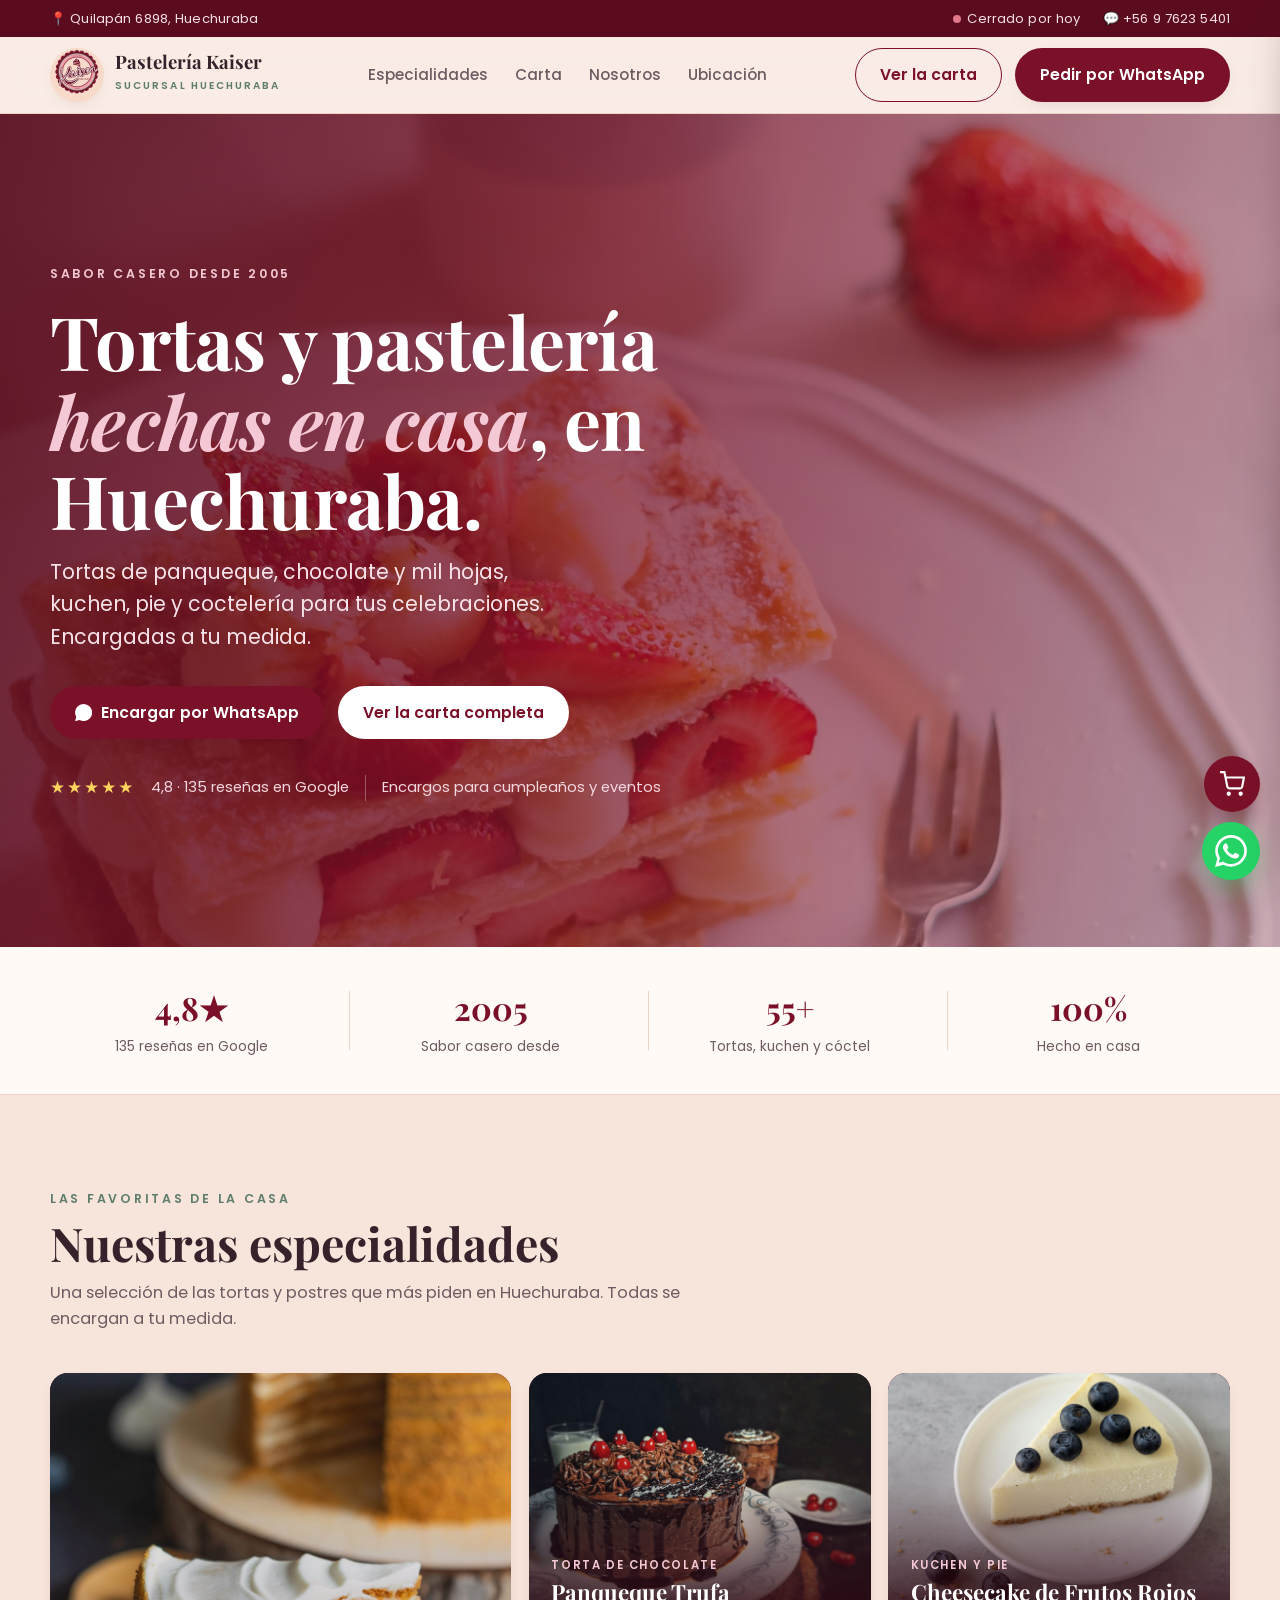
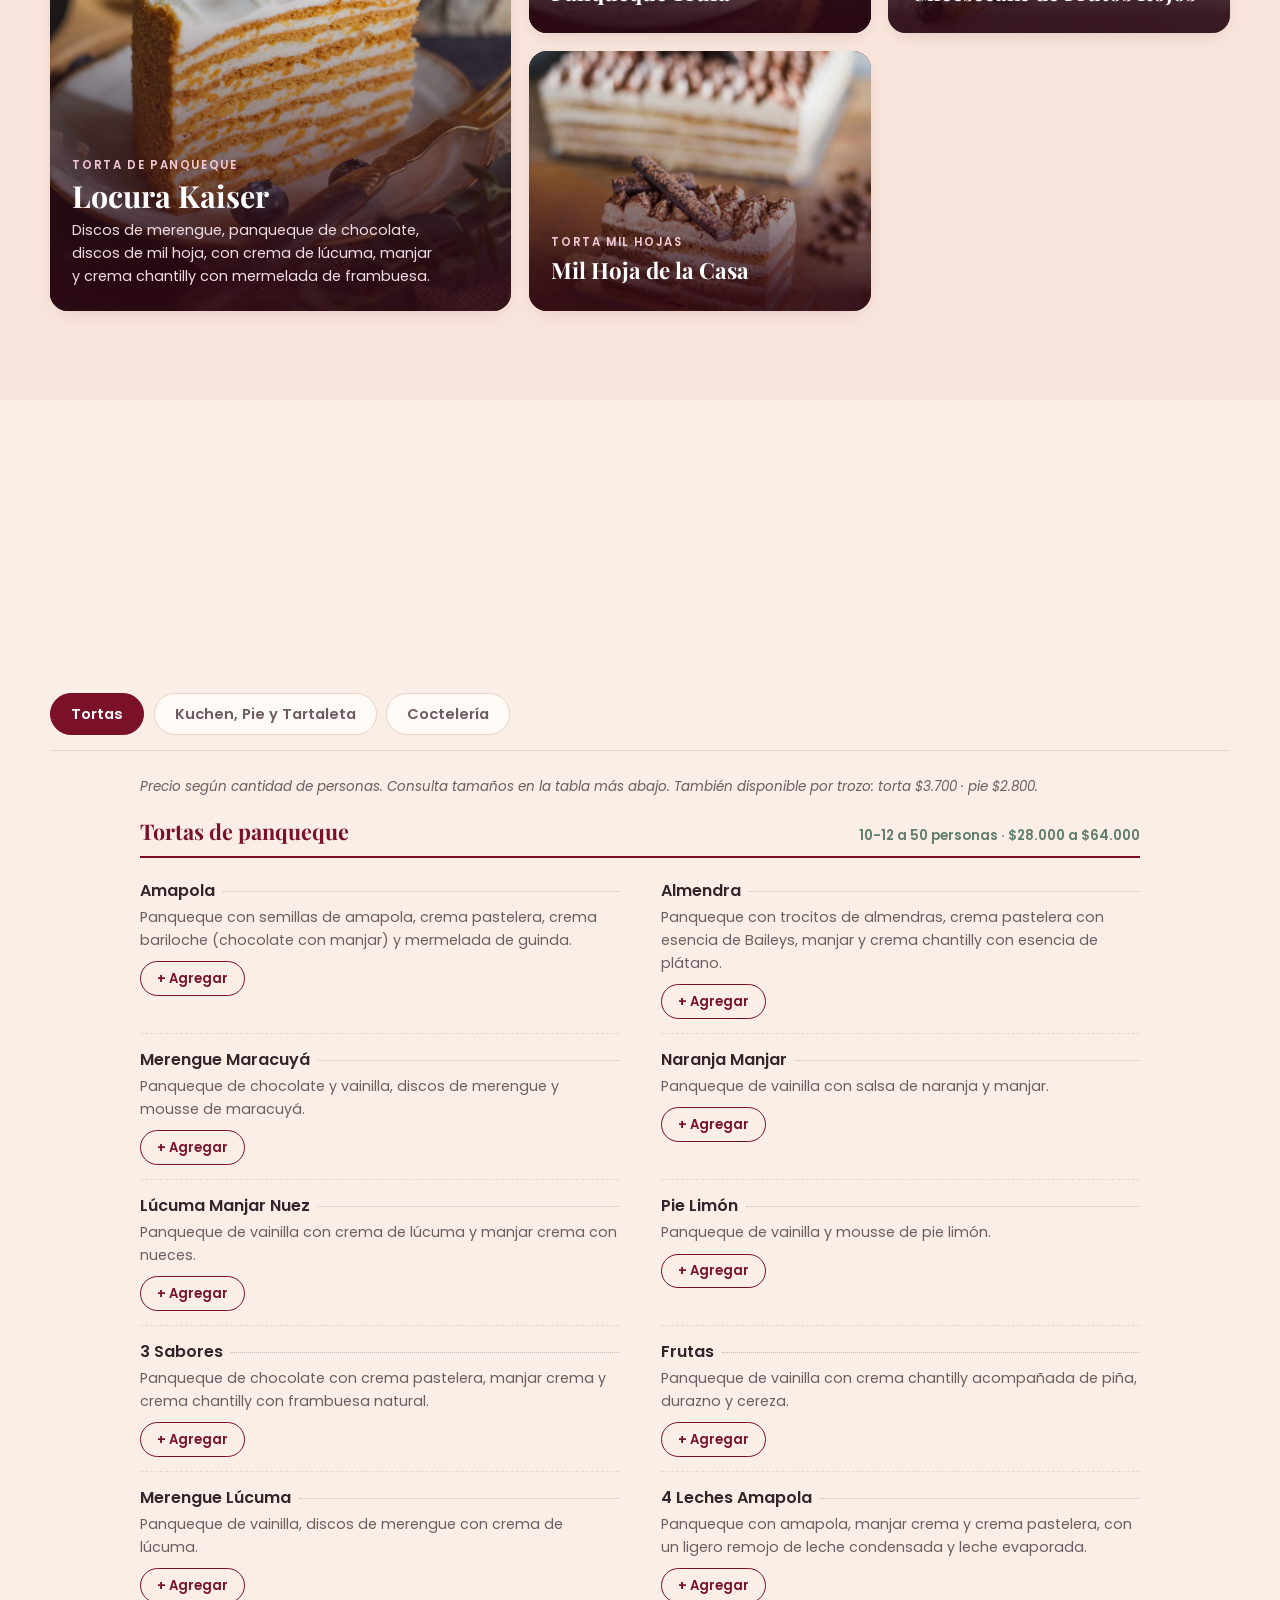
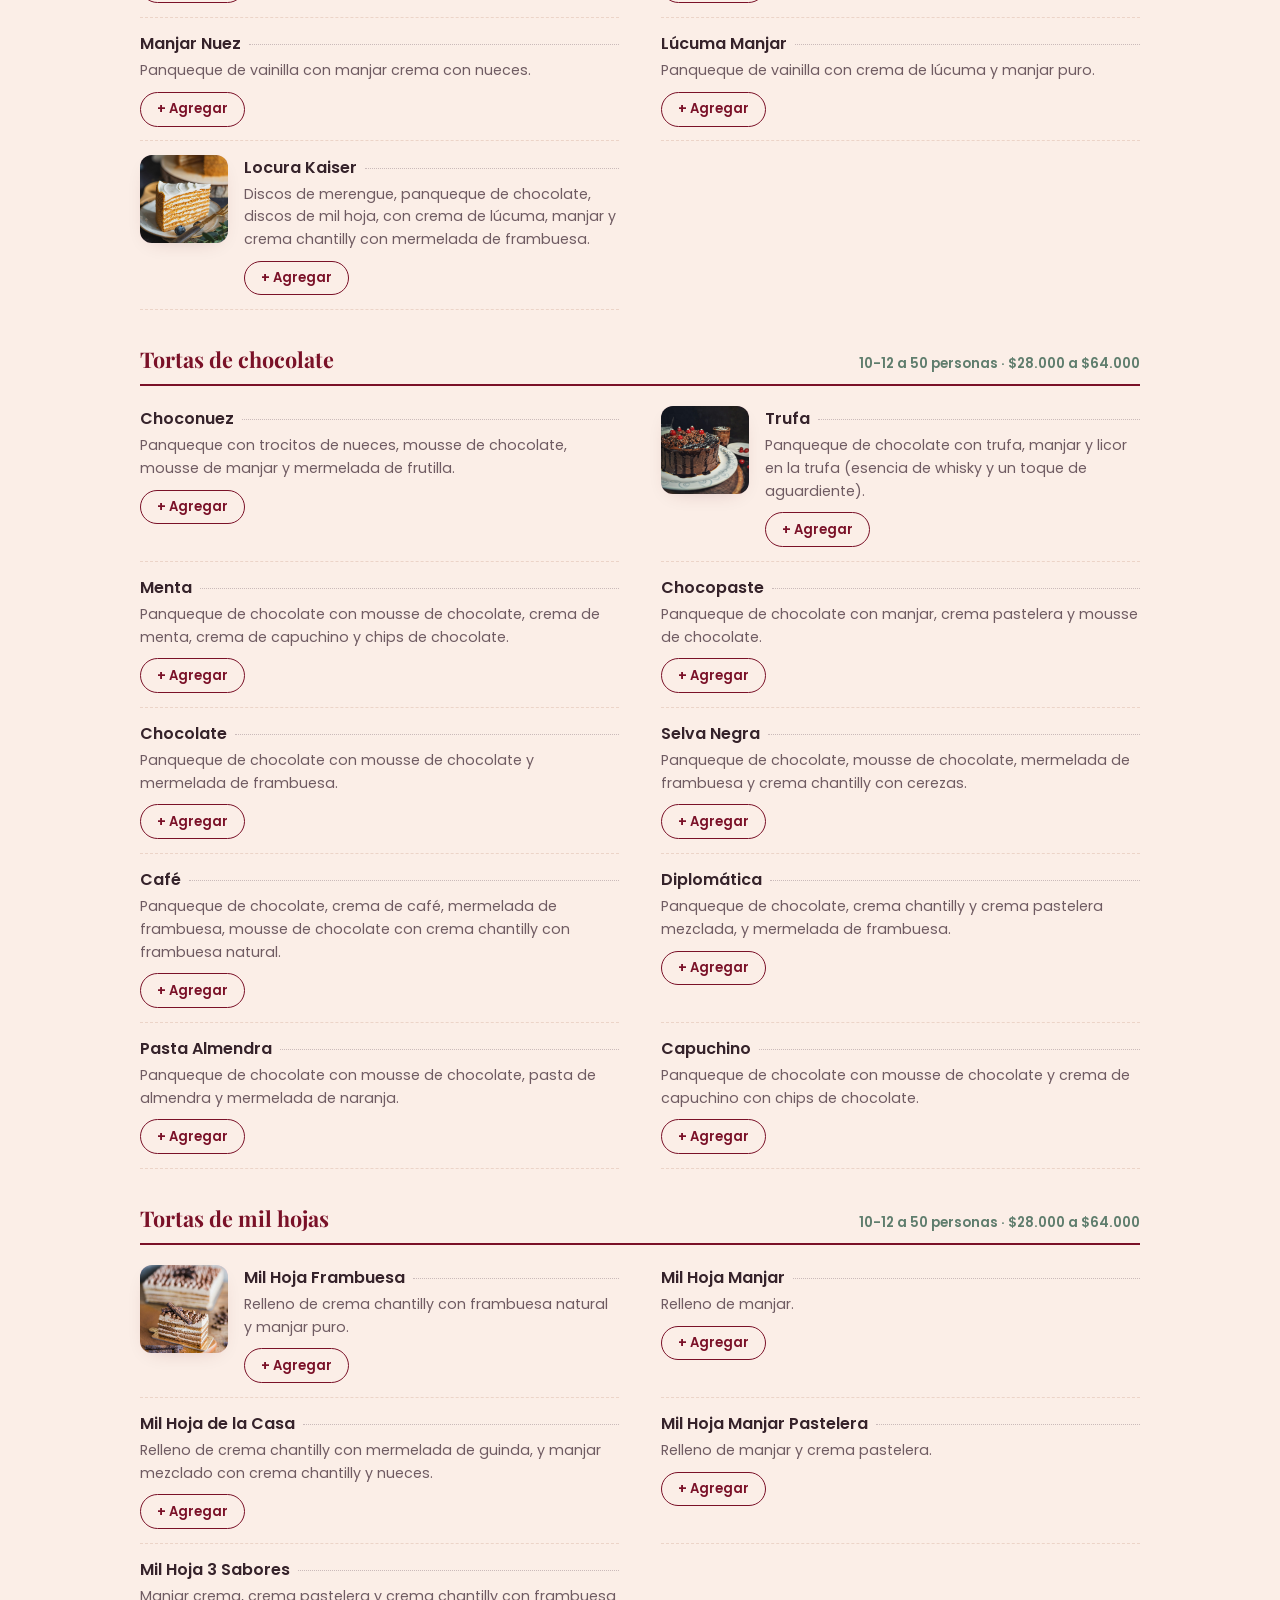
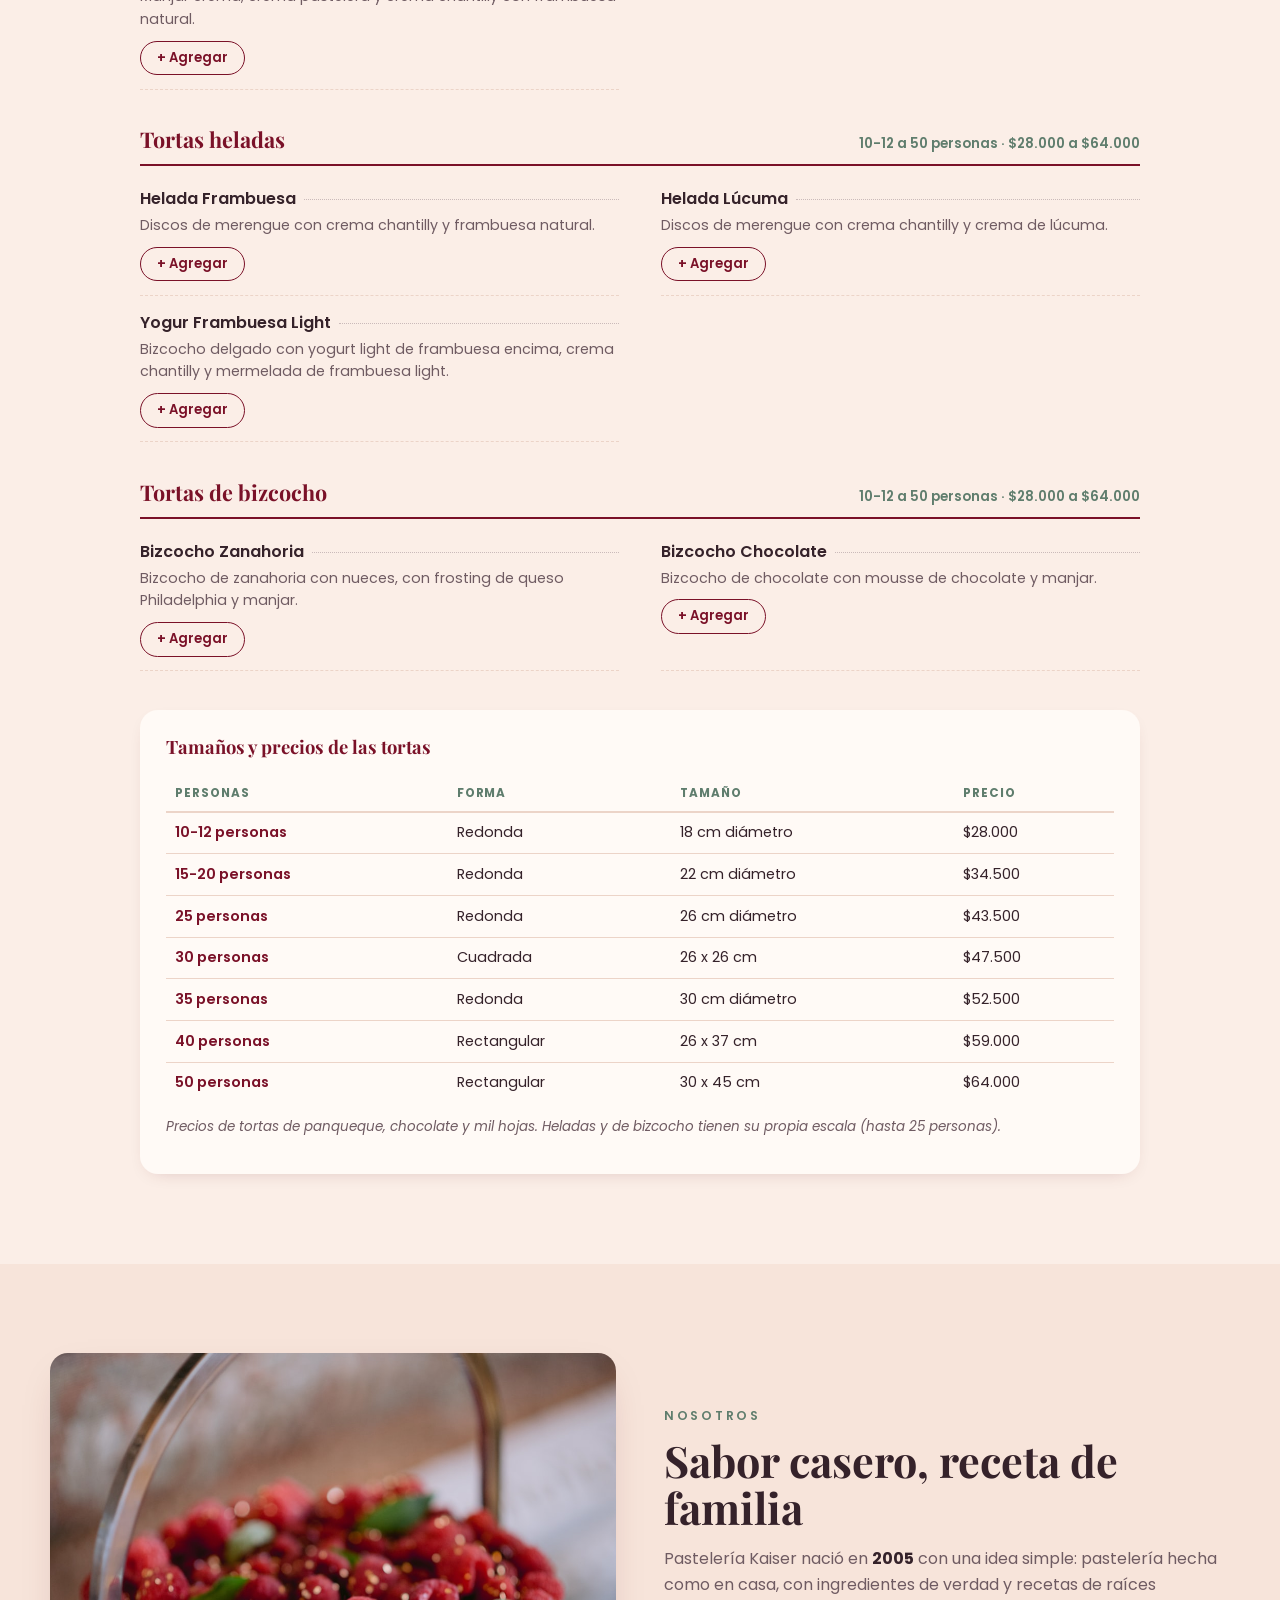
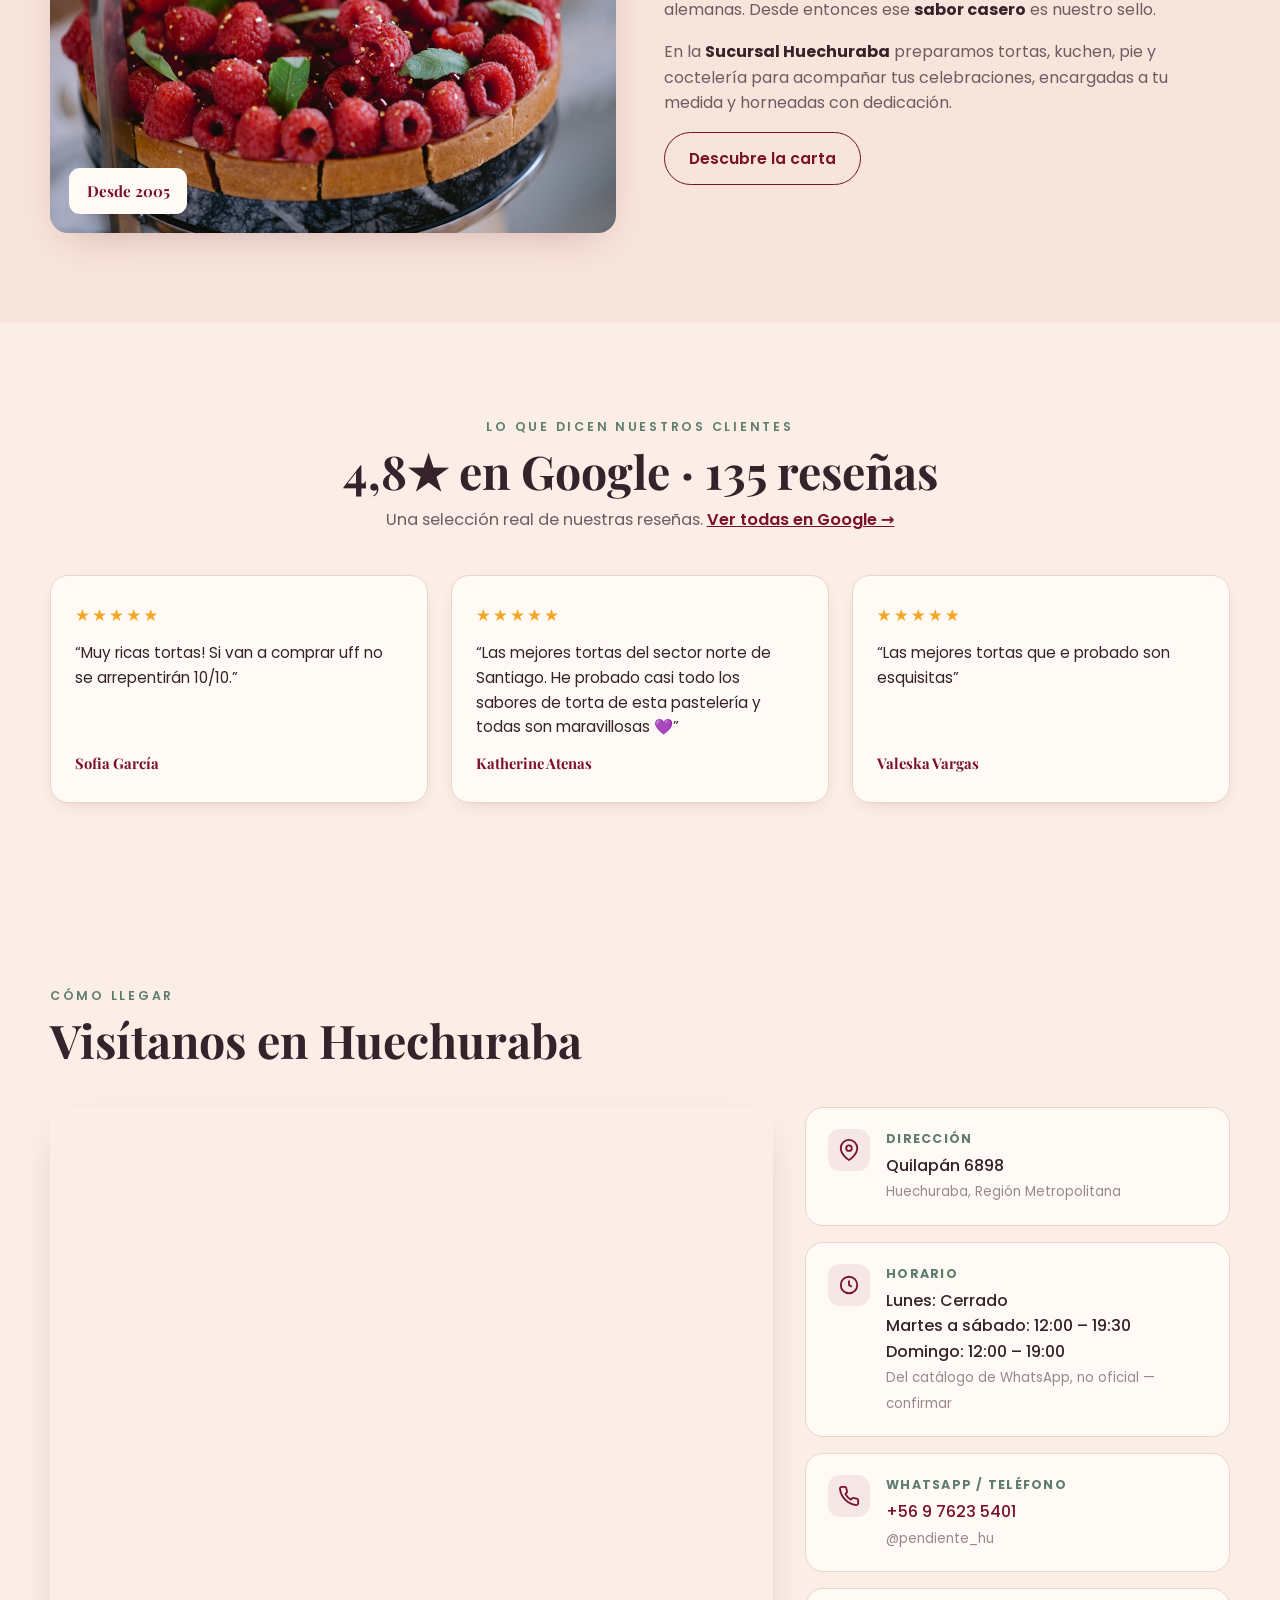
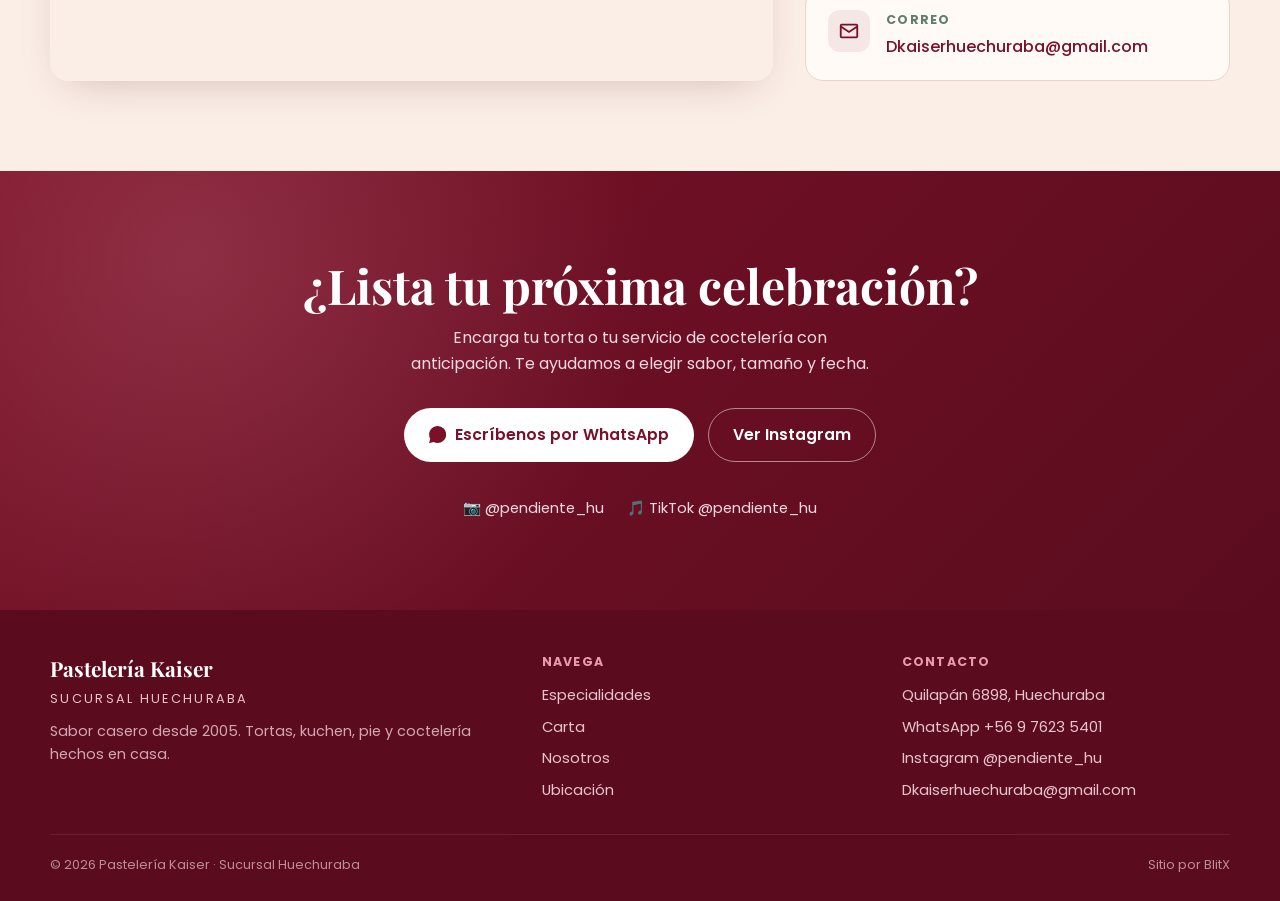
==== commit 17755534: "Reseñas reales por sucursal, dirección de Huechuraba y mínimos de coctelería Reseñas: cada sucursal " ====
--- a/hu/index.html
+++ b/hu/index.html
@@ -65,7 +65,7 @@
         </div>
         <div class="hero-proof">
           <span class="stars">★★★★★</span>
-          <span>Nueva sucursal · valoración próximamente</span>
+          <span>4,8 · 135 reseñas en Google</span>
           <span class="sep"></span>
           <span>Encargos para cumpleaños y eventos</span>
         </div>
@@ -231,6 +231,7 @@
     </header>
     <div class="cart-body" id="cartBody"></div>
     <footer class="cart-foot">
+      <p class="cart-warn" id="cartWarn" style="display:none"></p>
       <div class="cart-total-row"><span>Total referencial</span><strong id="cartTotal">$0</strong></div>
       <p class="cart-disclaimer">Total referencial. Confirmamos disponibilidad, tamaños y precio final por WhatsApp.</p>
       <button class="btn btn-primary cart-send" id="cartSend">
--- a/hu/css/styles.css
+++ b/hu/css/styles.css
@@ -405,3 +405,16 @@
   * { animation: none !important; scroll-behavior: auto; }
   .reveal { opacity: 1; transform: none; transition: none; }
 }
+
+/* Aviso de regla de centena en el carrito */
+.cart-warn{
+  margin:0 0 .75rem;
+  padding:.7rem .85rem;
+  border-radius:.6rem;
+  background:#fff4e5;
+  border:1px solid #f0c48a;
+  color:#7a4a10;
+  font-size:.85rem;
+  line-height:1.45;
+}
+.cart-send:disabled{ opacity:.5; cursor:not-allowed; }
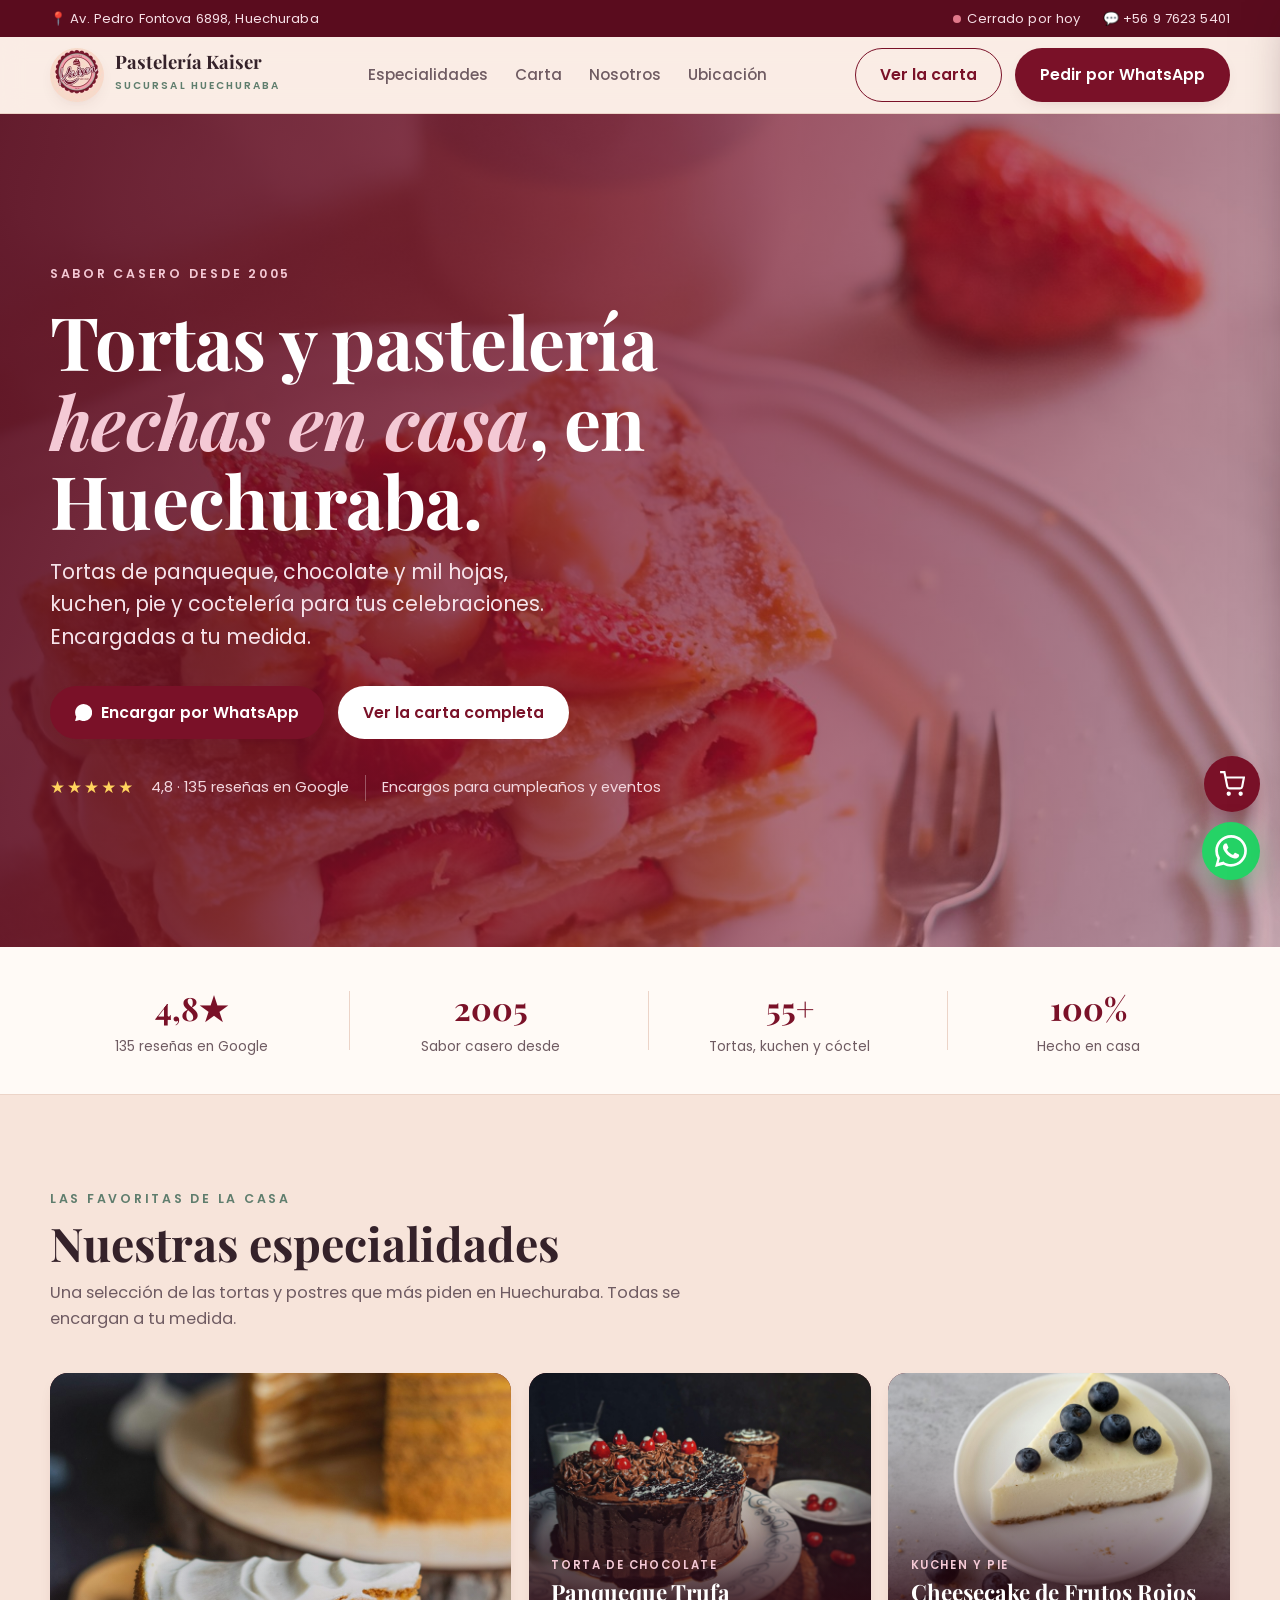
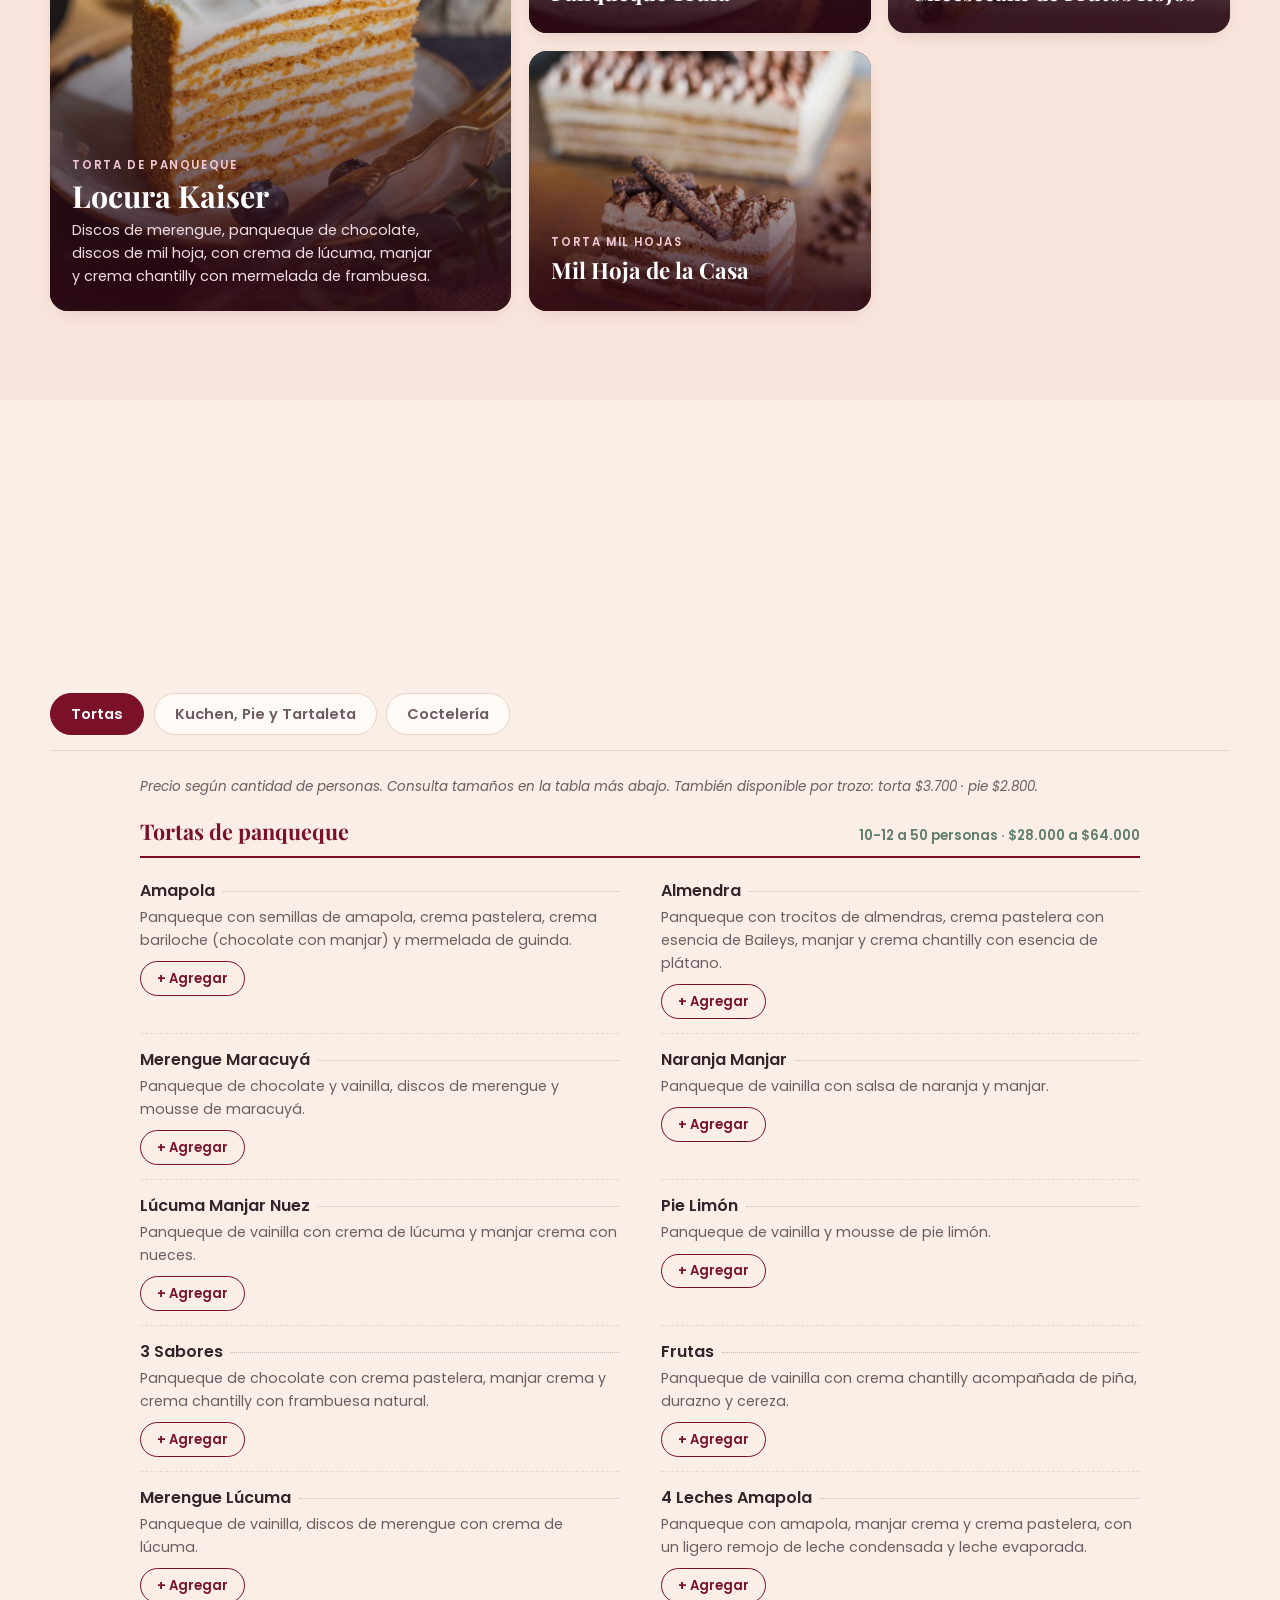
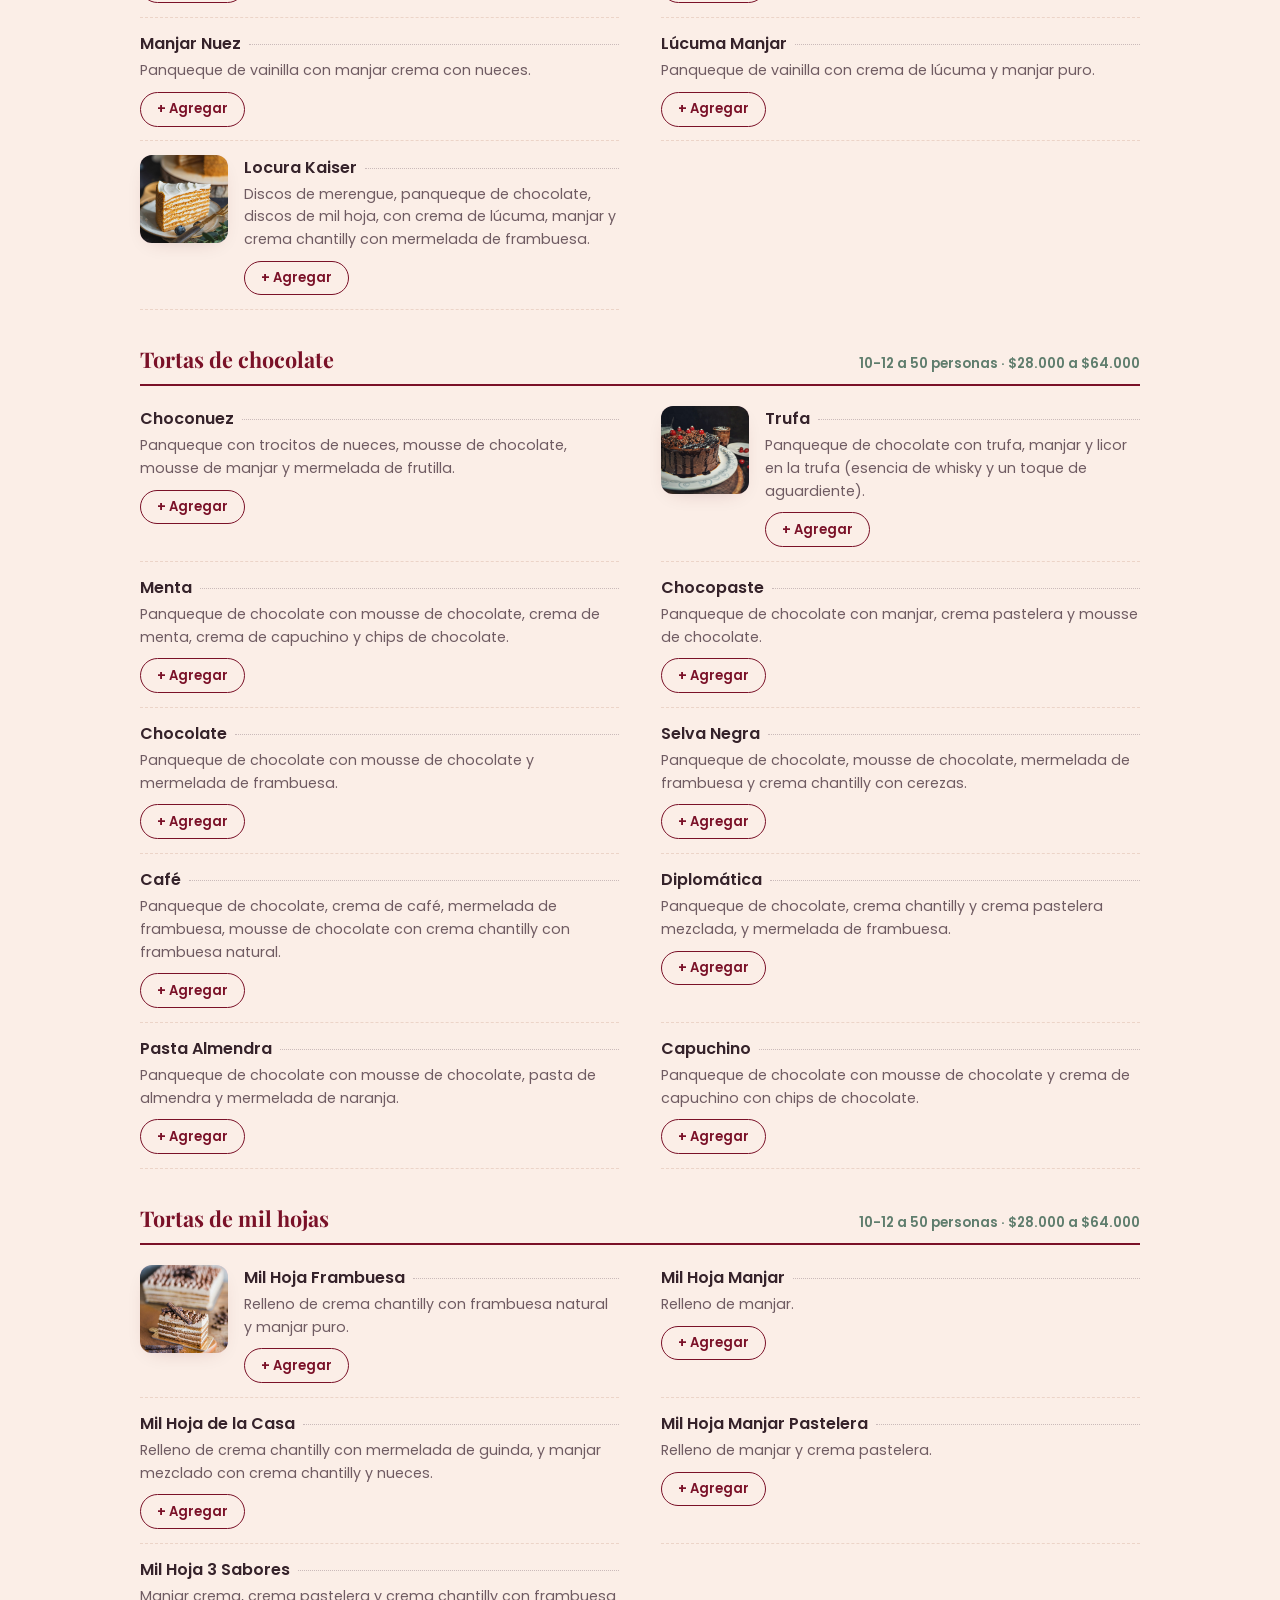
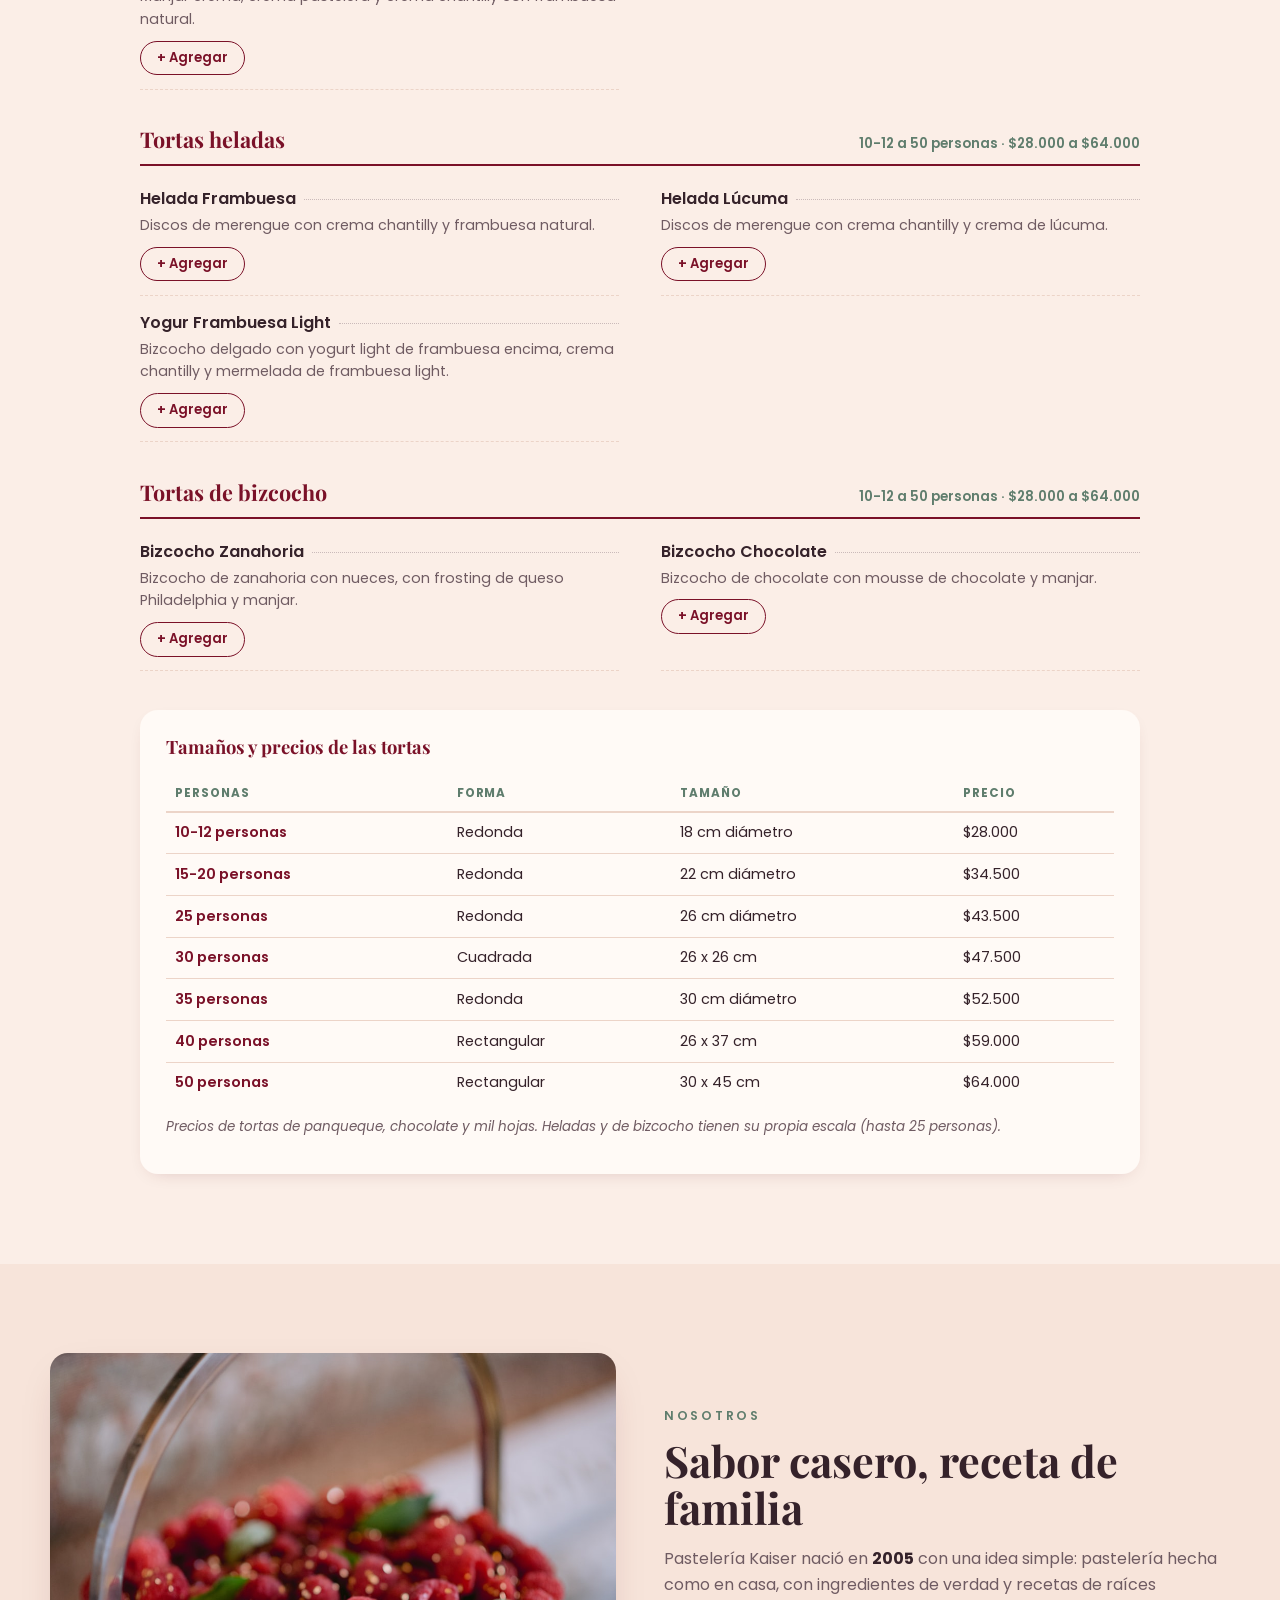
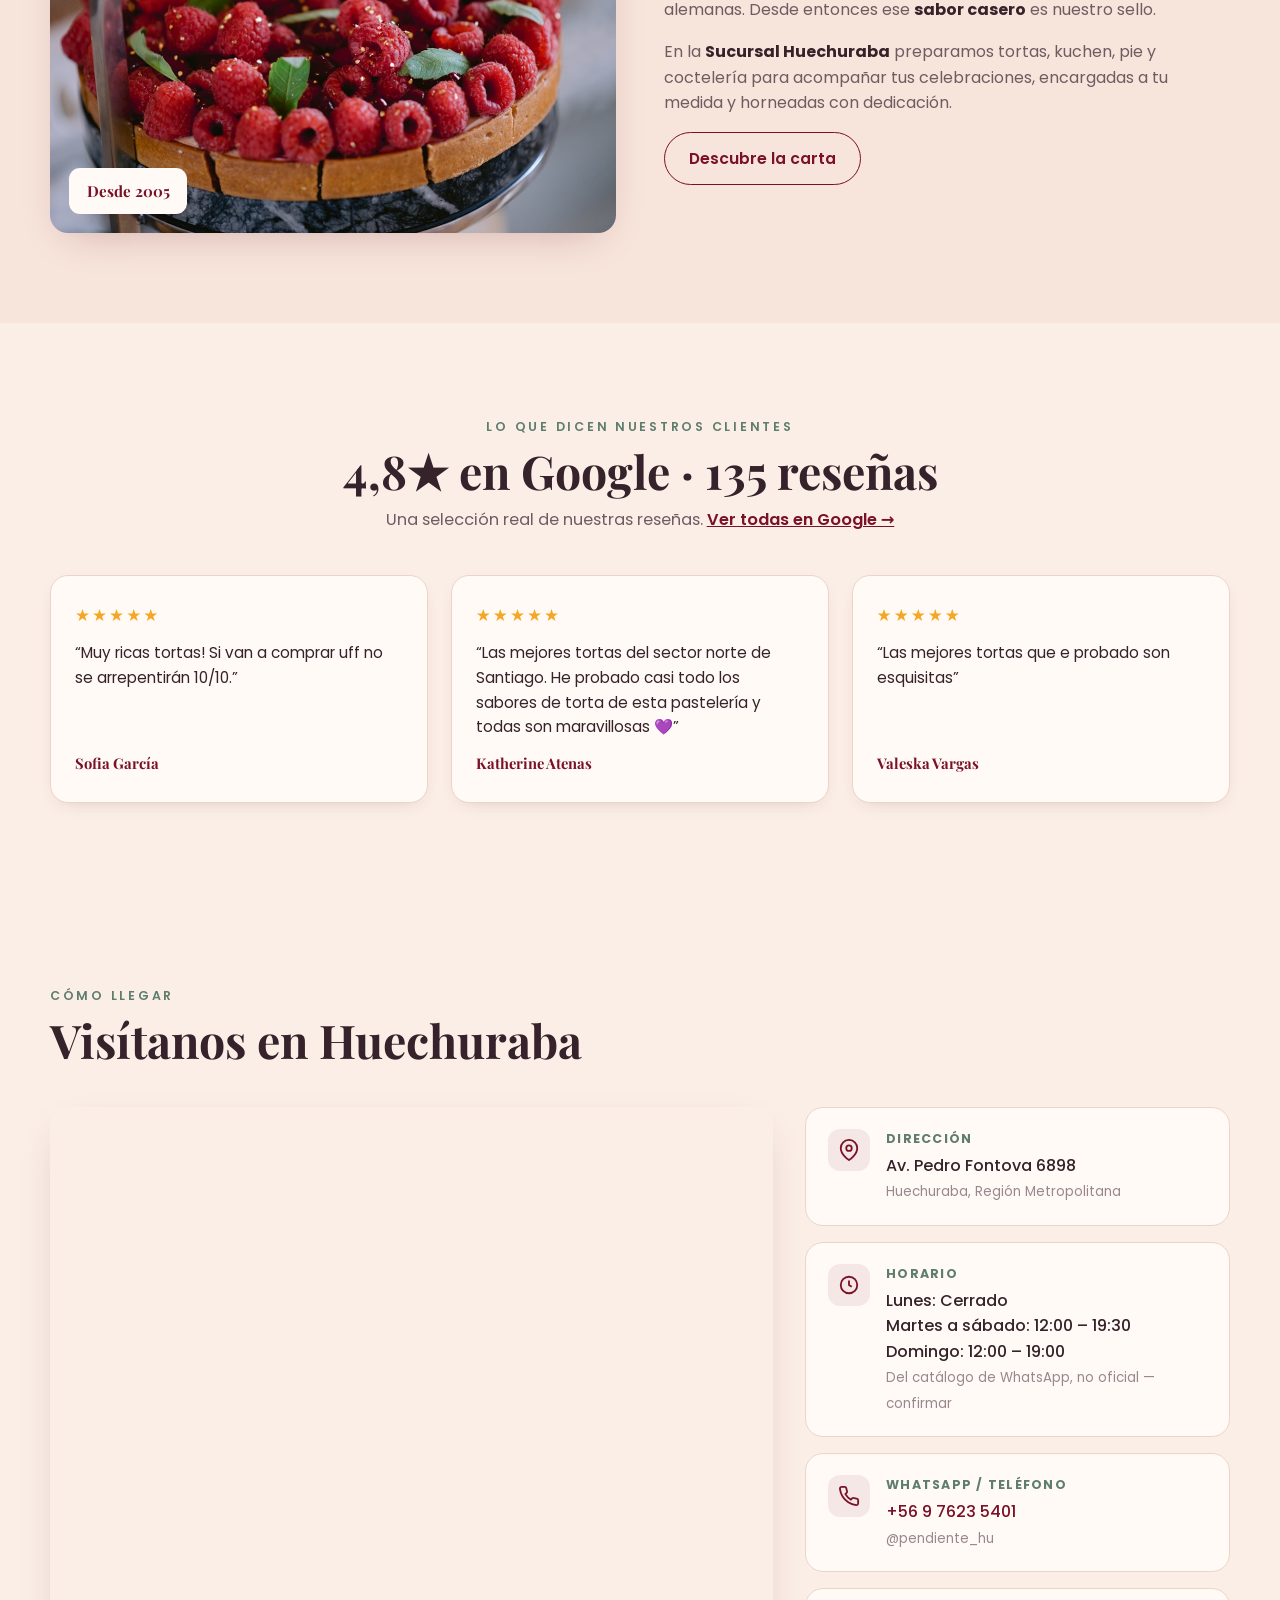
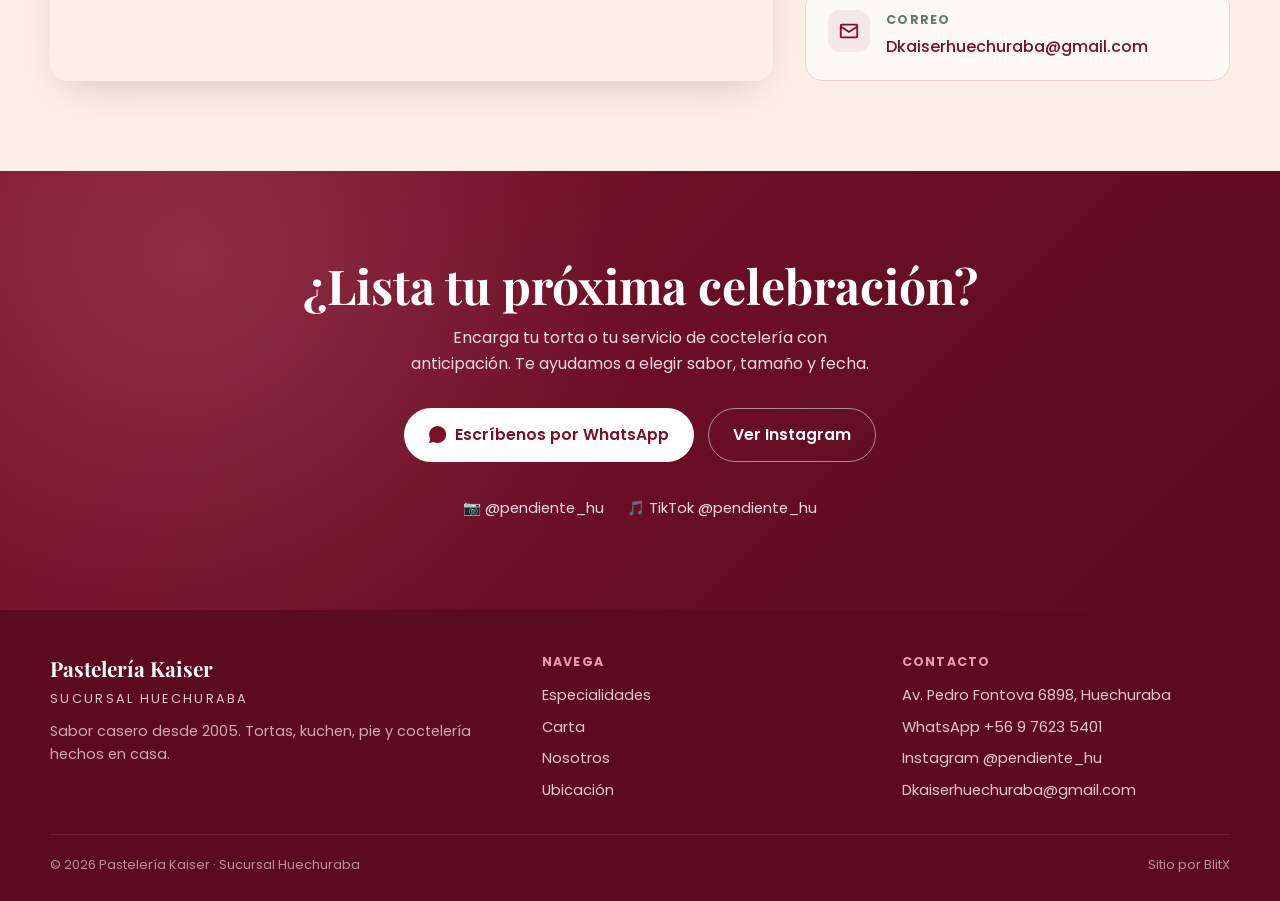
==== commit 45fd99e4: "Huechuraba: la dirección se lee de los datos, no del HTML El commit anterior corrigió Quilapán 6898 " ====
--- a/hu/index.html
+++ b/hu/index.html
@@ -16,7 +16,7 @@
   <!-- ===== Topbar ===== -->
   <div class="topbar">
     <div class="wrap">
-      <span class="t-item t-hide">📍 Quilapán 6898, Huechuraba</span>
+      <span class="t-item t-hide">📍 Av. Pedro Fontova 6898, Huechuraba</span>
       <div class="t-right">
         <span class="t-item" id="openState"><span class="dot"></span> <span id="openText">Horario</span></span>
         <a class="t-item" id="topWa" href="#" target="_blank" rel="noopener">💬 +56 9 7623 5401</a>
@@ -143,11 +143,11 @@
       </div>
       <div class="ubi reveal">
         <iframe class="ubi-map" title="Mapa Pastelería Kaiser Huechuraba" loading="lazy"
-          src="https://www.google.com/maps?q=Quilap%C3%A1n+6898+Huechuraba&output=embed"></iframe>
+          src="https://www.google.com/maps?q=Av.+Pedro+Fontova+6898+Huechuraba&output=embed"></iframe>
         <div class="ubi-cards">
           <div class="ubi-card">
             <span class="ic"><svg viewBox="0 0 24 24" fill="none" stroke="currentColor" stroke-width="2"><path d="M21 10c0 7-9 13-9 13s-9-6-9-13a9 9 0 1118 0z"/><circle cx="12" cy="10" r="3"/></svg></span>
-            <div><h4>Dirección</h4><p>Quilapán 6898</p><small>Huechuraba, Región Metropolitana</small></div>
+            <div><h4>Dirección</h4><p>Av. Pedro Fontova 6898</p><small>Huechuraba, Región Metropolitana</small></div>
           </div>
           <div class="ubi-card">
             <span class="ic"><svg viewBox="0 0 24 24" fill="none" stroke="currentColor" stroke-width="2"><circle cx="12" cy="12" r="9"/><path d="M12 7v5l3 2"/></svg></span>
@@ -205,7 +205,7 @@
       <div>
         <h5>Contacto</h5>
         <ul>
-          <li>Quilapán 6898, Huechuraba</li>
+          <li>Av. Pedro Fontova 6898, Huechuraba</li>
           <li><a id="footWa" href="#" target="_blank" rel="noopener">WhatsApp +56 9 7623 5401</a></li>
           <li><a id="footIg" href="#" target="_blank" rel="noopener">Instagram @pendiente_hu</a></li>
           <li><a href="mailto:Dkaiserhuechuraba@gmail.com">Dkaiserhuechuraba@gmail.com</a></li>
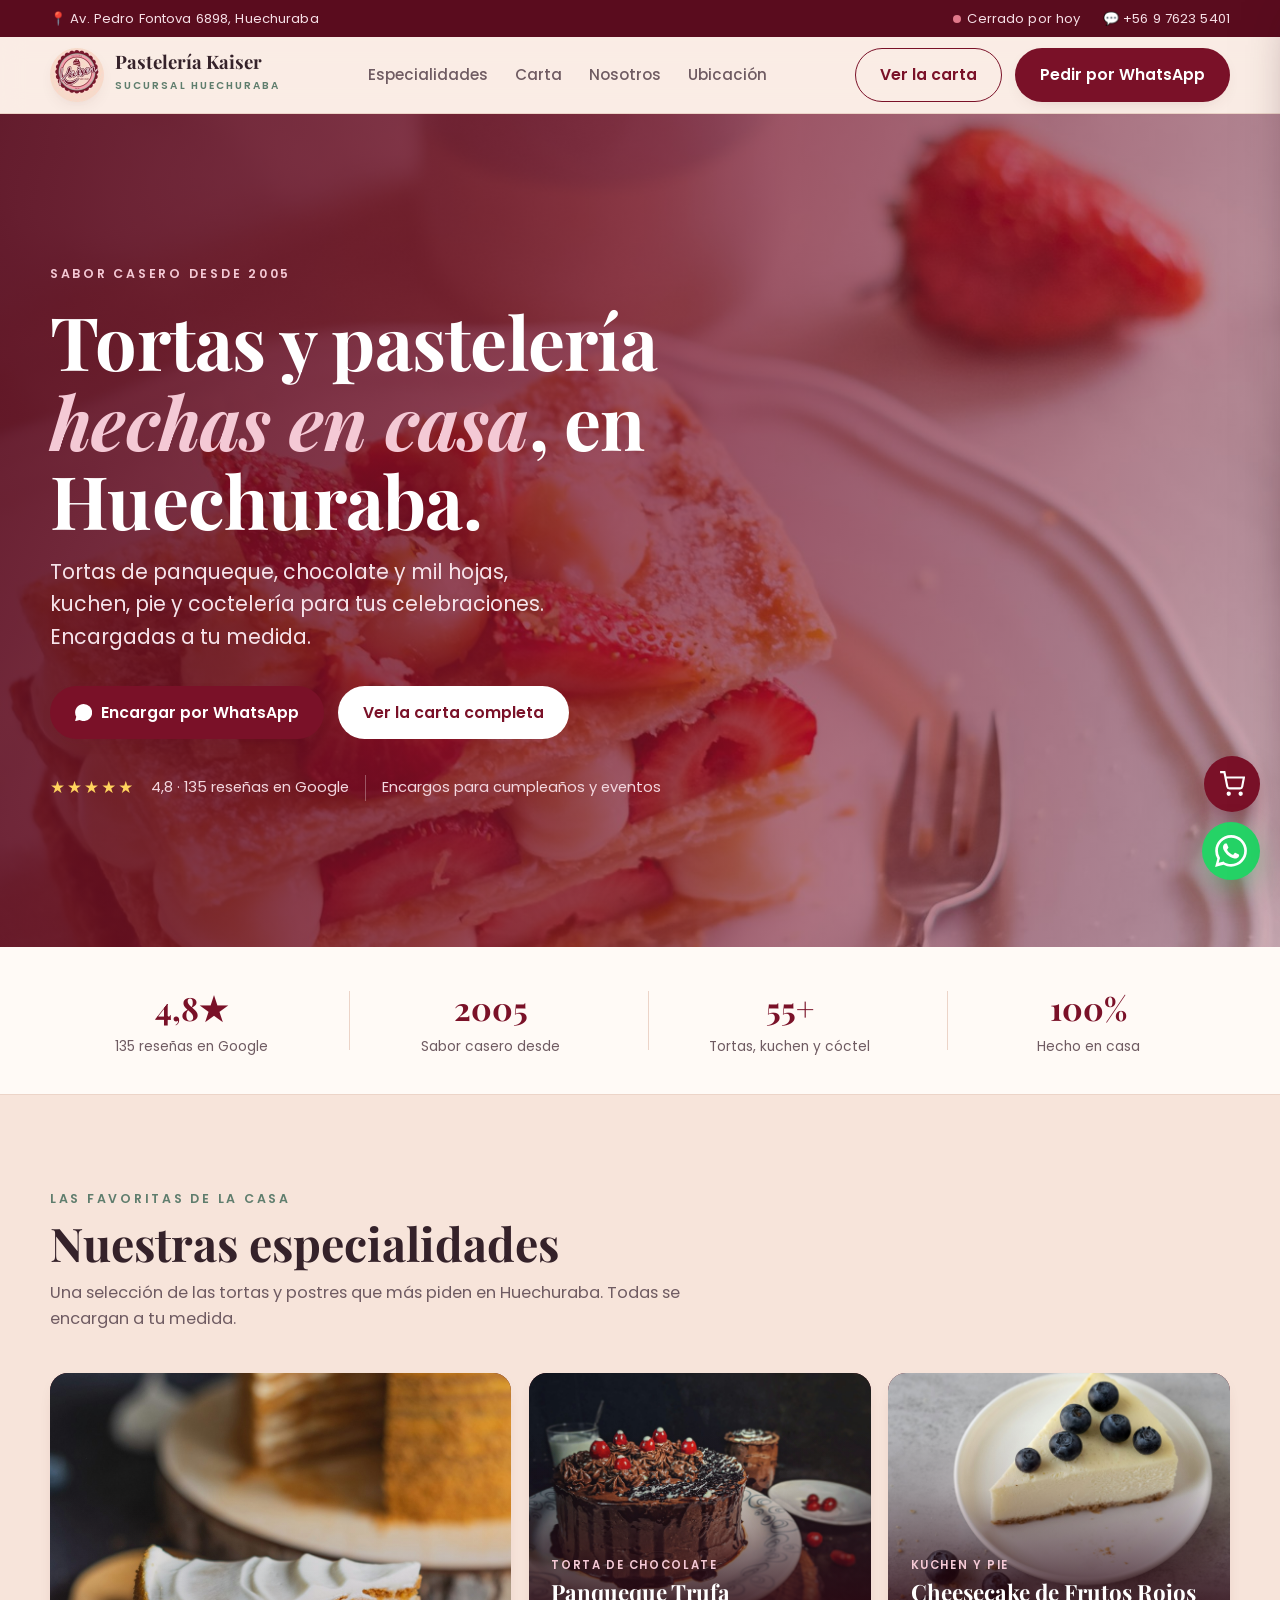
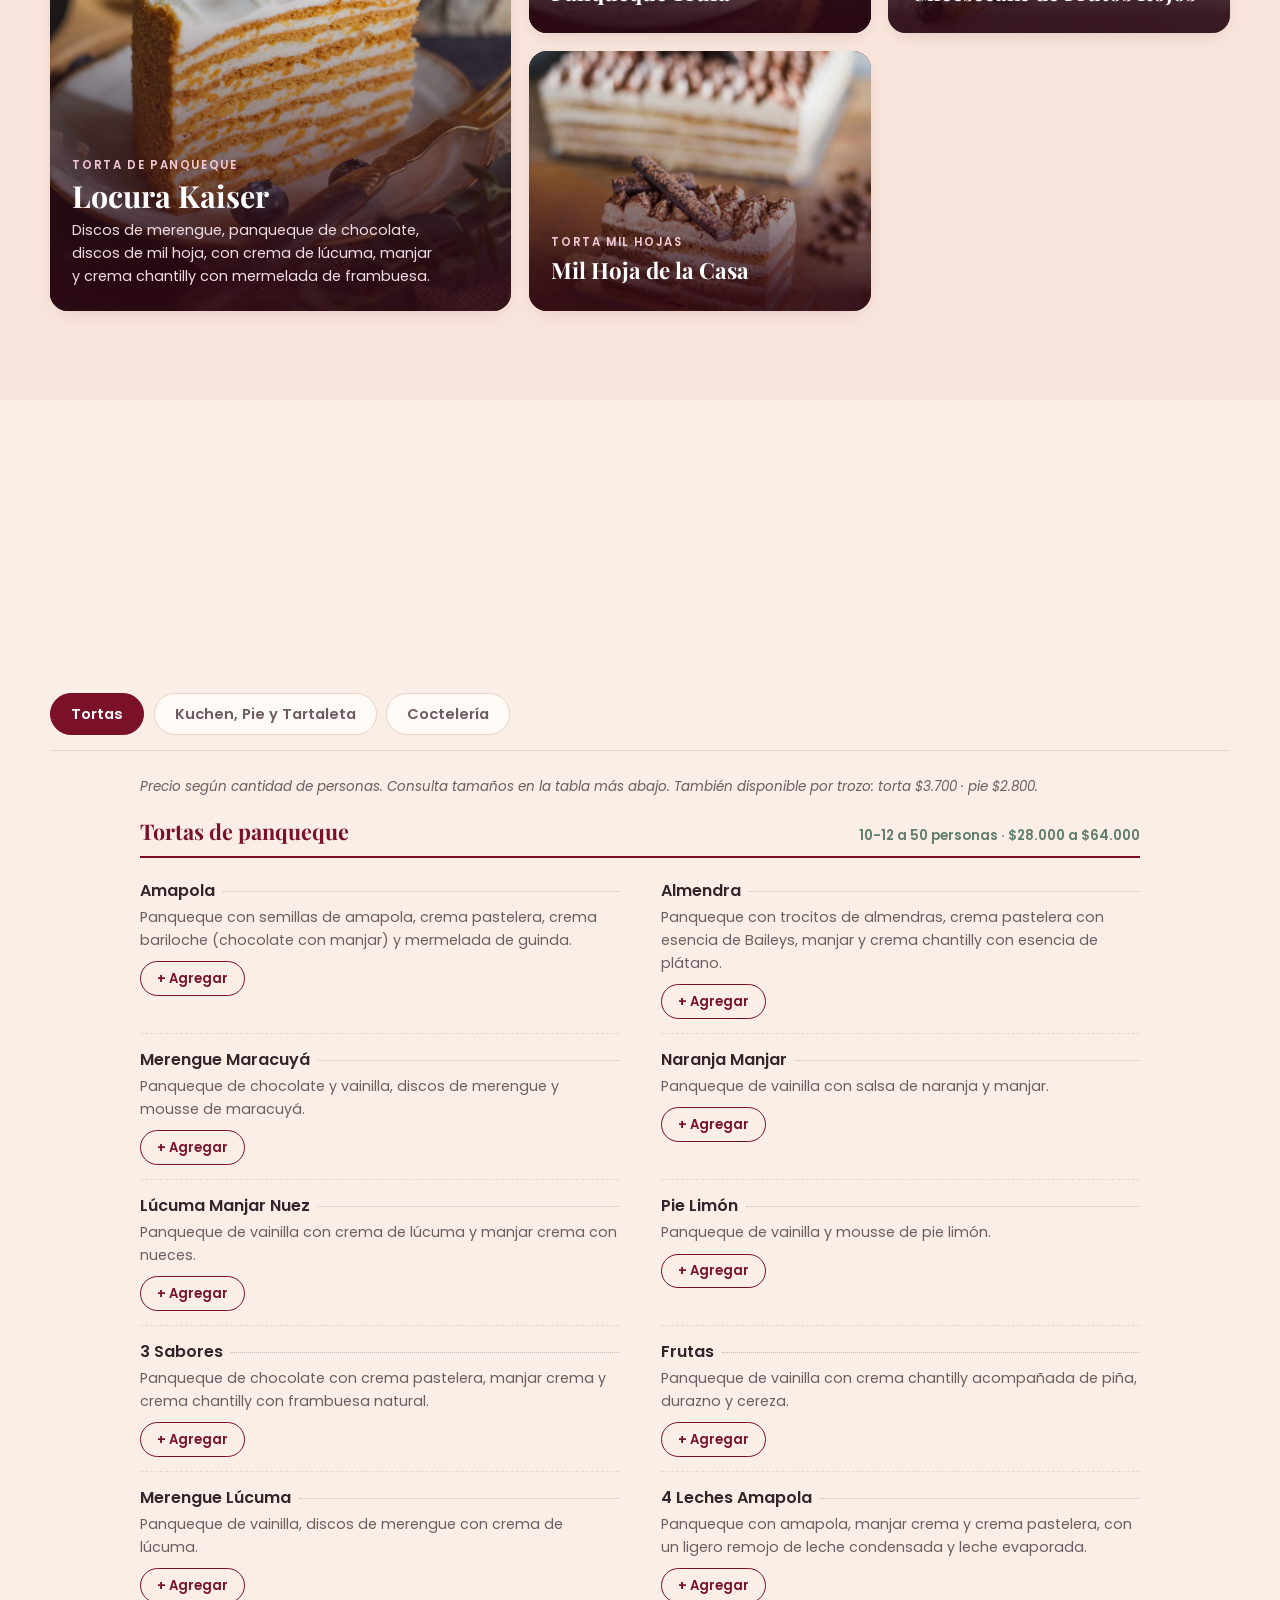
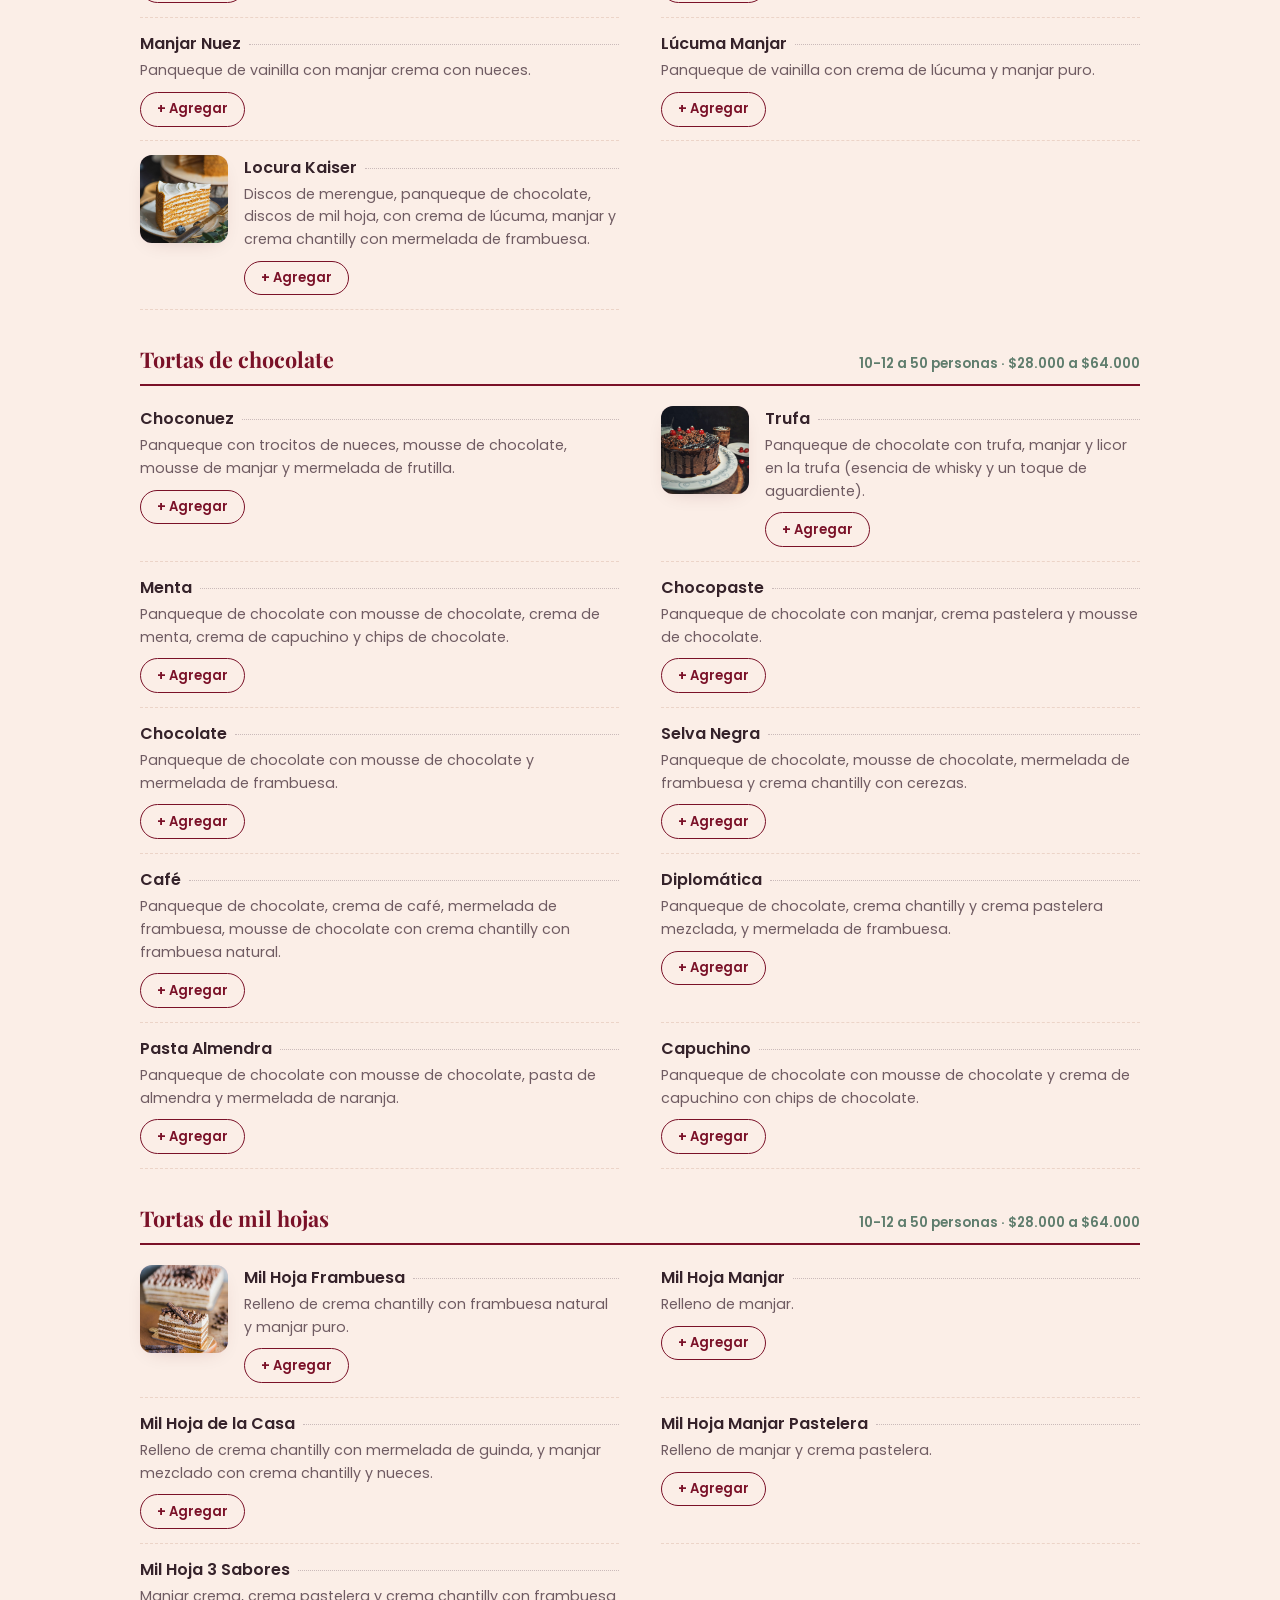
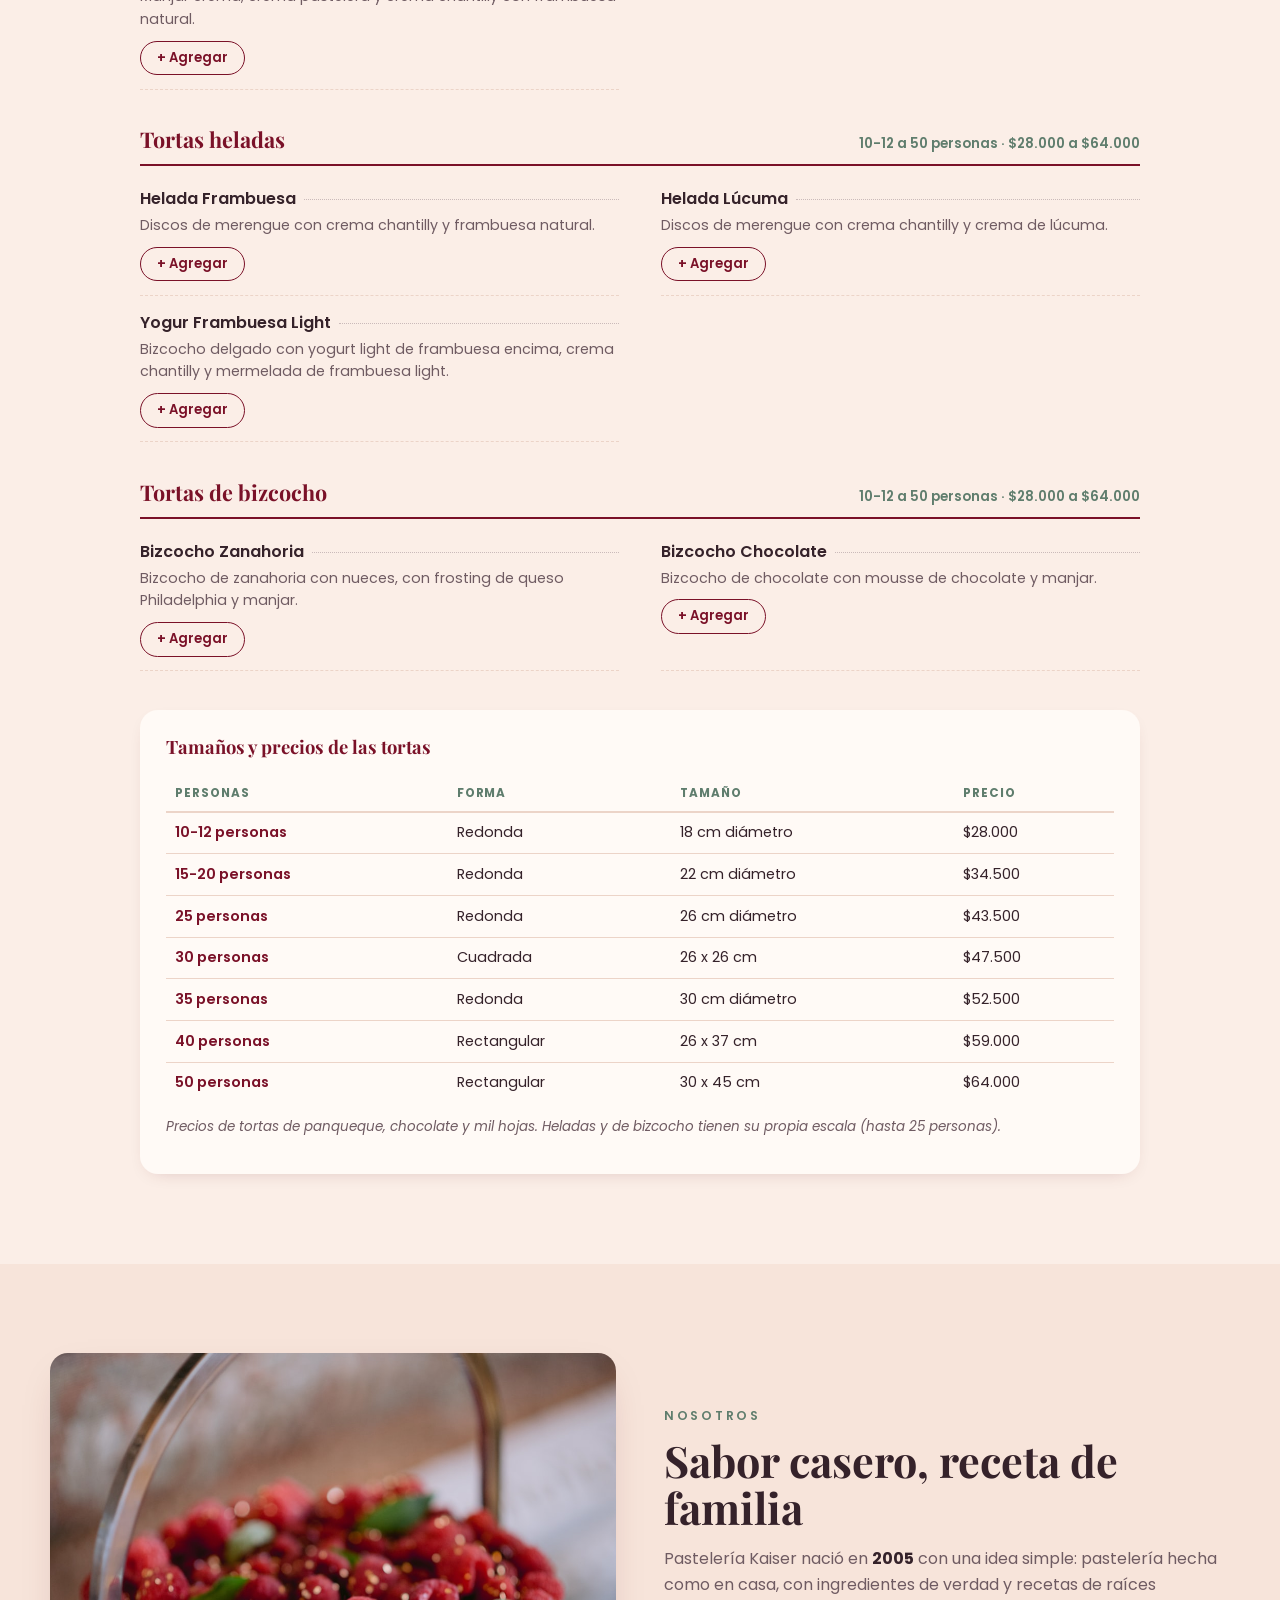
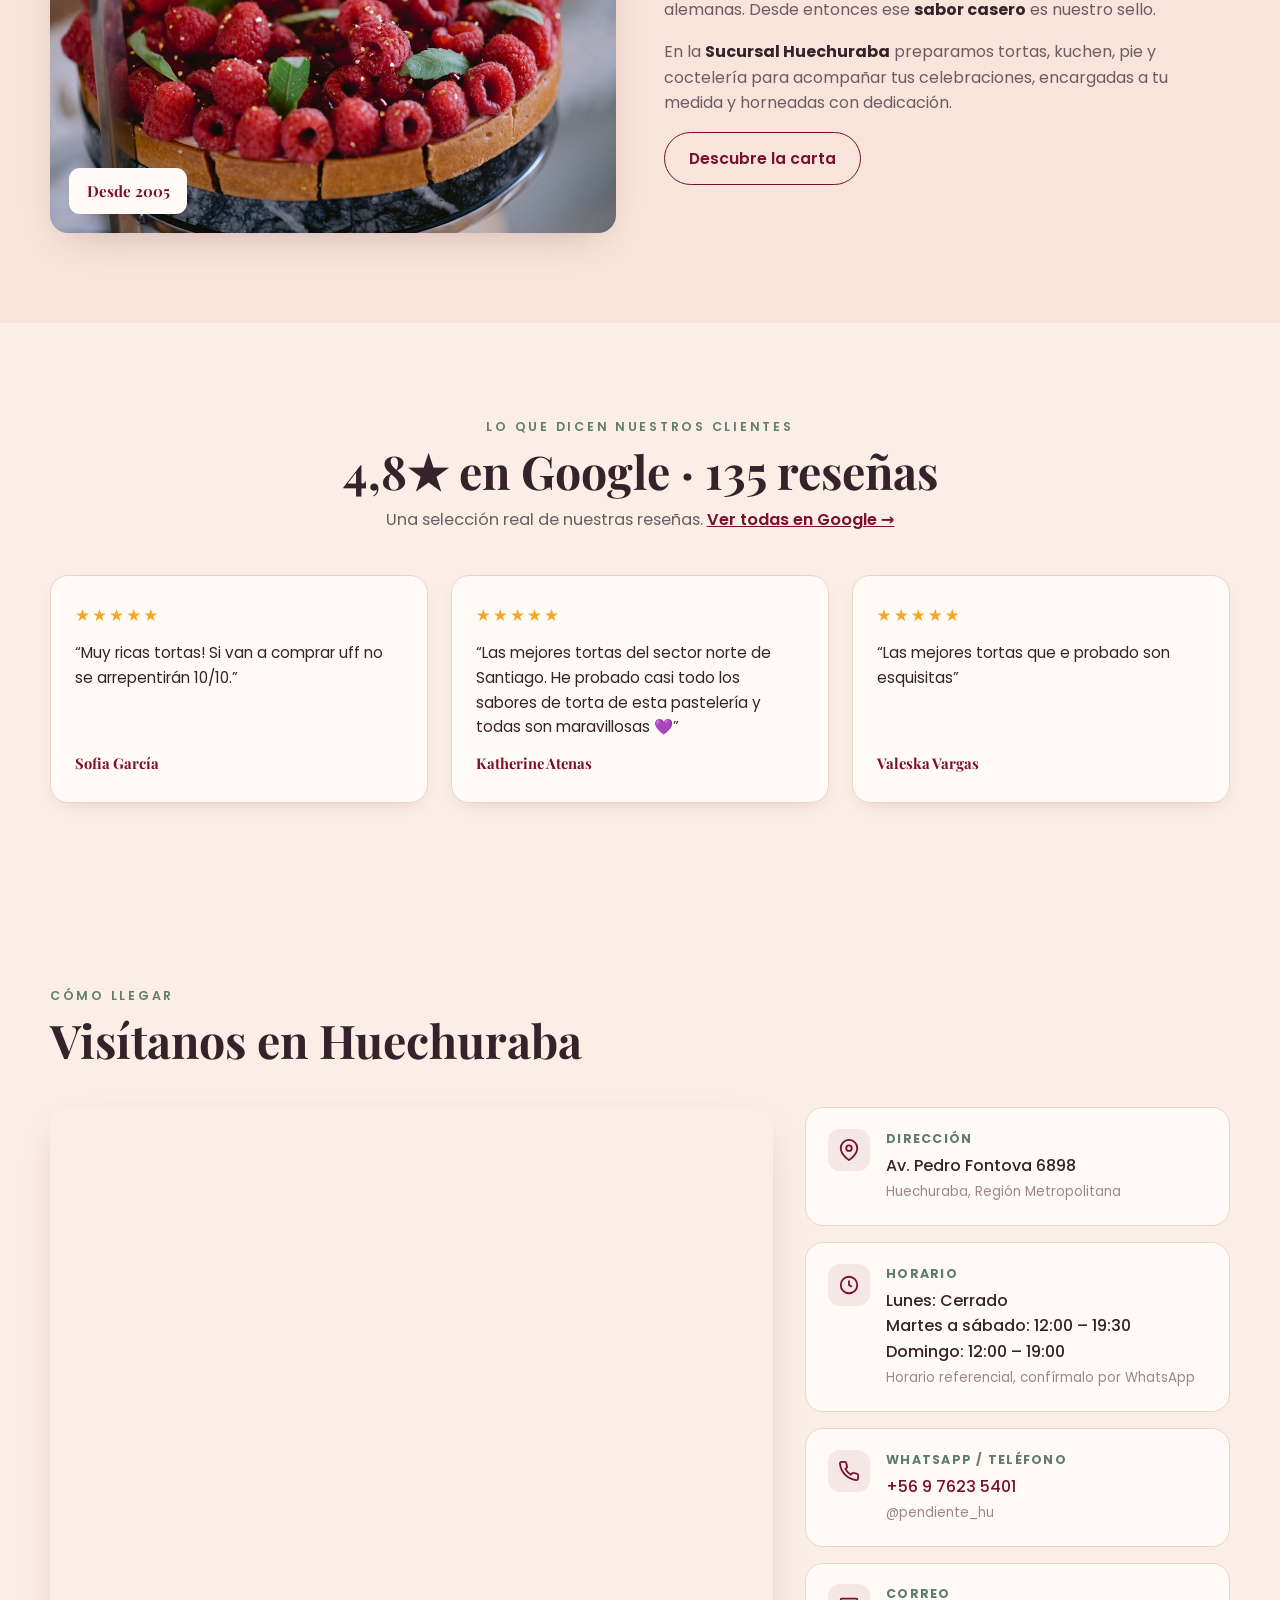
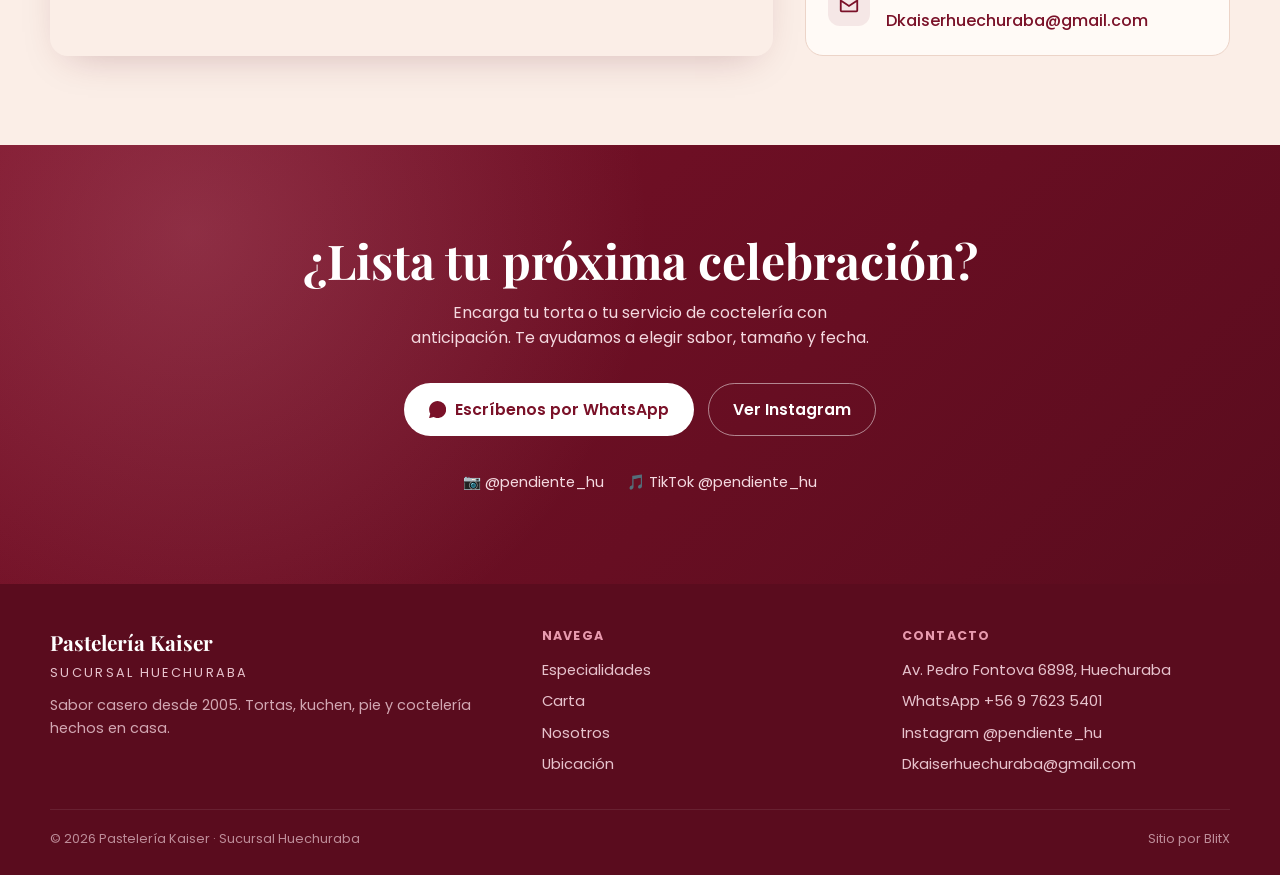
==== commit d23da426: "El aviso del horario le habla al cliente, no a nosotros Peñaflor y Huechuraba mostraban al VISITANTE" ====
--- a/hu/index.html
+++ b/hu/index.html
@@ -151,7 +151,7 @@
           </div>
           <div class="ubi-card">
             <span class="ic"><svg viewBox="0 0 24 24" fill="none" stroke="currentColor" stroke-width="2"><circle cx="12" cy="12" r="9"/><path d="M12 7v5l3 2"/></svg></span>
-            <div><h4>Horario</h4><p id="ubiHorario"></p><small>Del catálogo de WhatsApp, no oficial — confirmar</small></div>
+            <div><h4>Horario</h4><p id="ubiHorario"></p><small>Horario referencial, confírmalo por WhatsApp</small></div>
           </div>
           <div class="ubi-card">
             <span class="ic"><svg viewBox="0 0 24 24" fill="none" stroke="currentColor" stroke-width="2"><path d="M22 16.92v3a2 2 0 01-2.18 2 19.79 19.79 0 01-8.63-3.07 19.5 19.5 0 01-6-6 19.79 19.79 0 01-3.07-8.67A2 2 0 014.11 2h3a2 2 0 012 1.72c.13.96.36 1.9.7 2.81a2 2 0 01-.45 2.11L8.09 9.91a16 16 0 006 6l1.27-1.27a2 2 0 012.11-.45c.9.34 1.85.57 2.81.7A2 2 0 0122 16.92z"/></svg></span>
